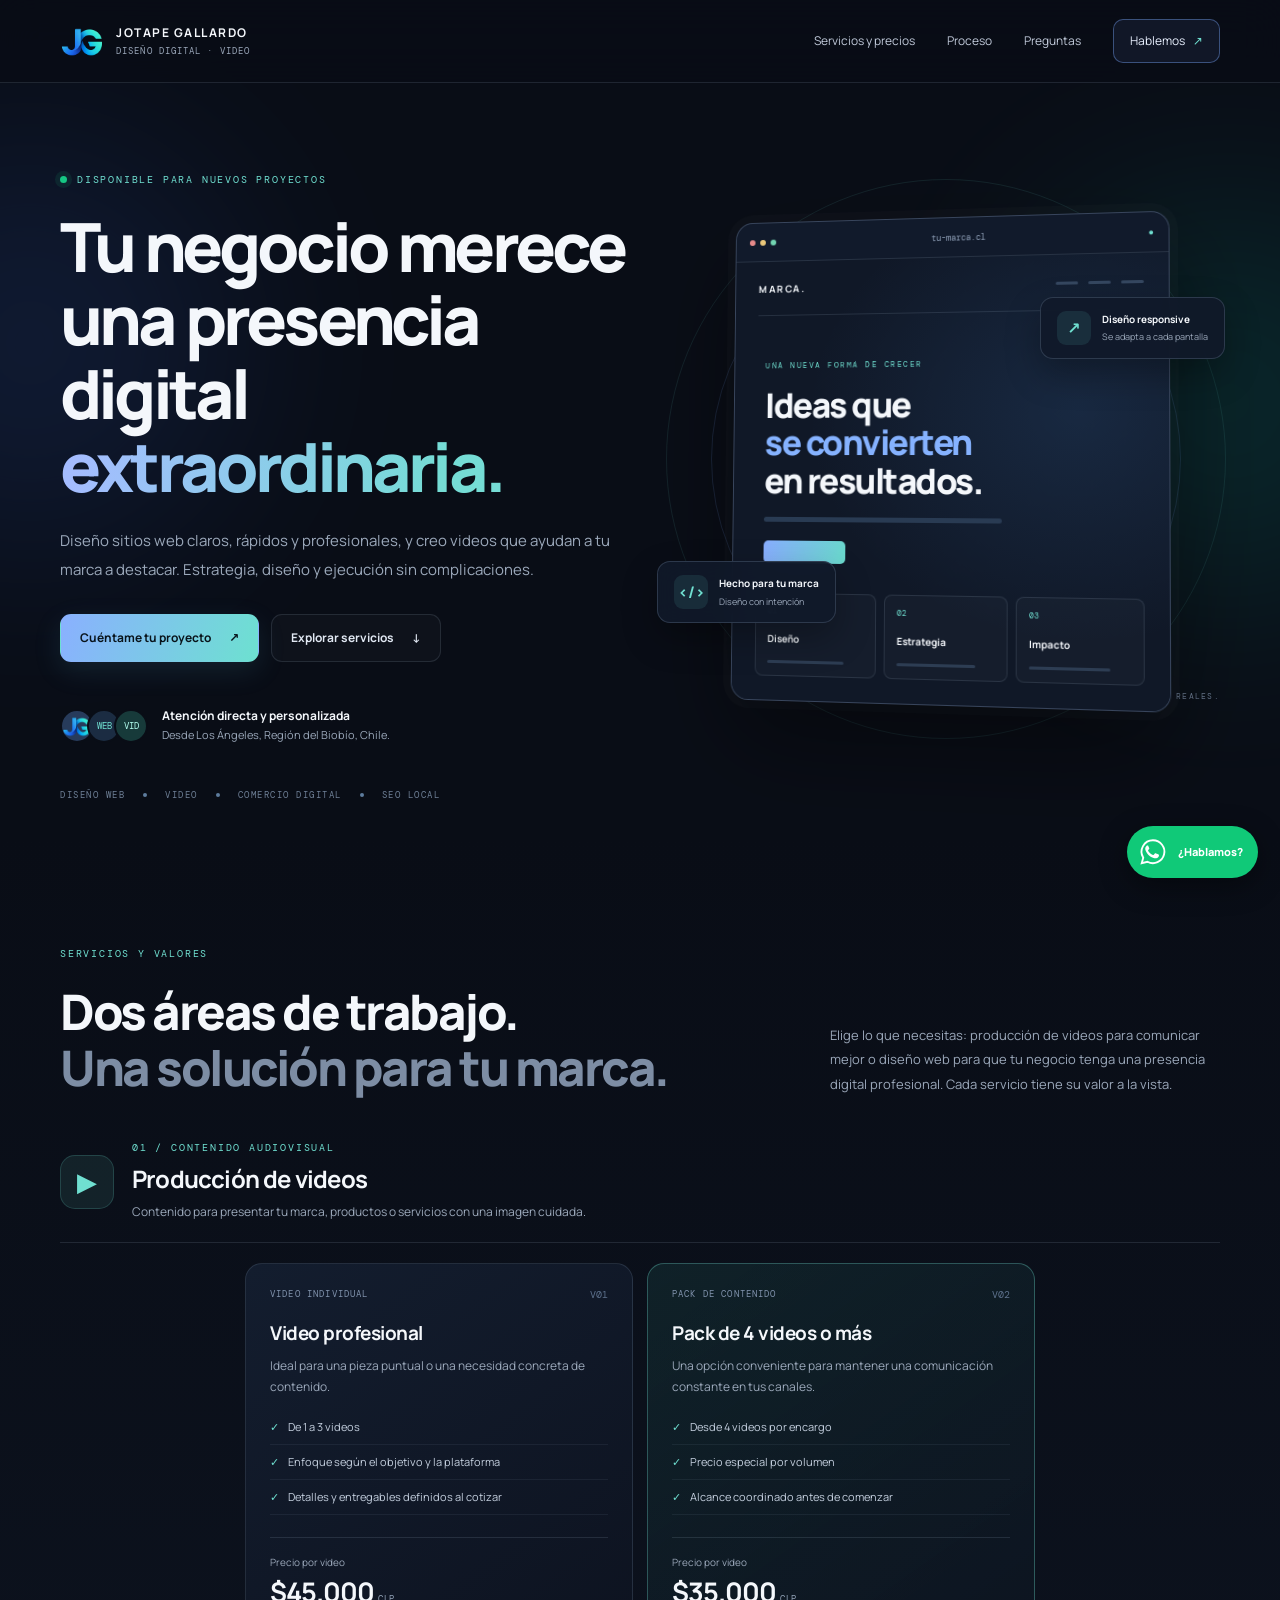
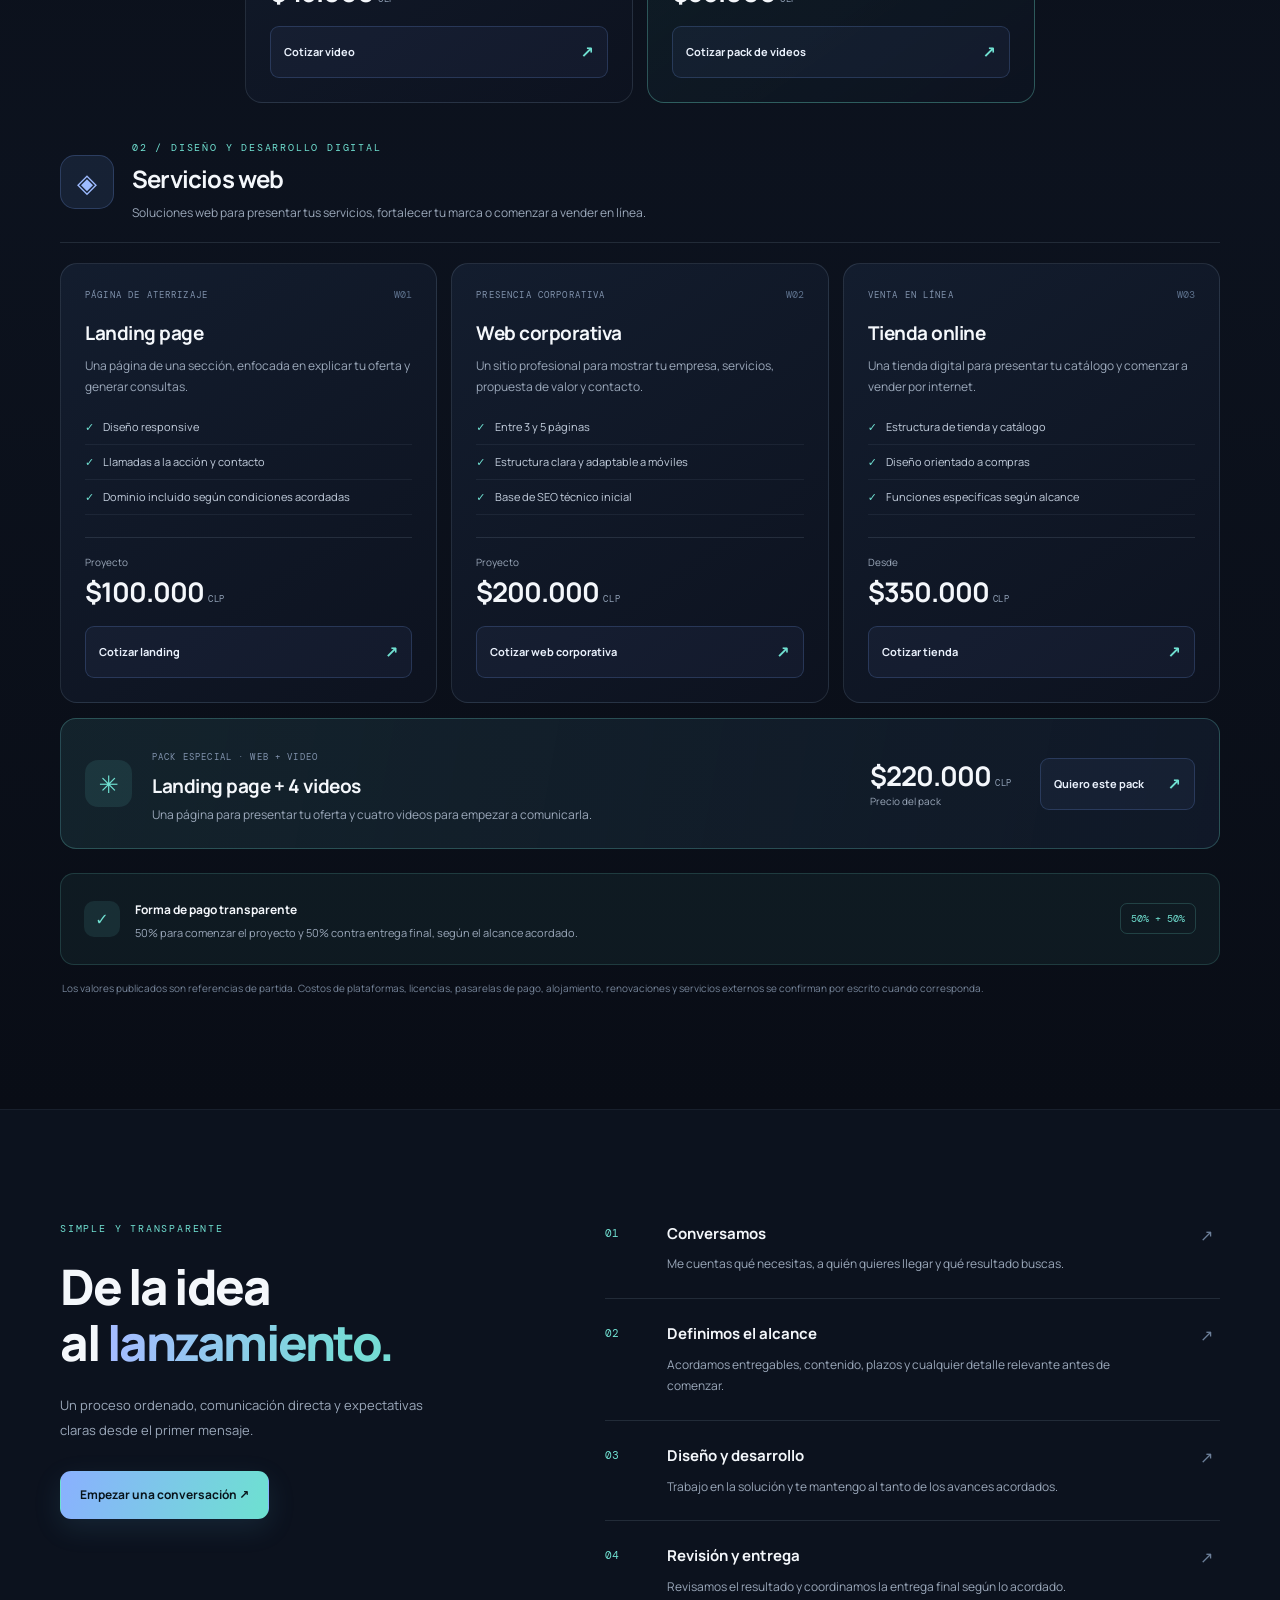
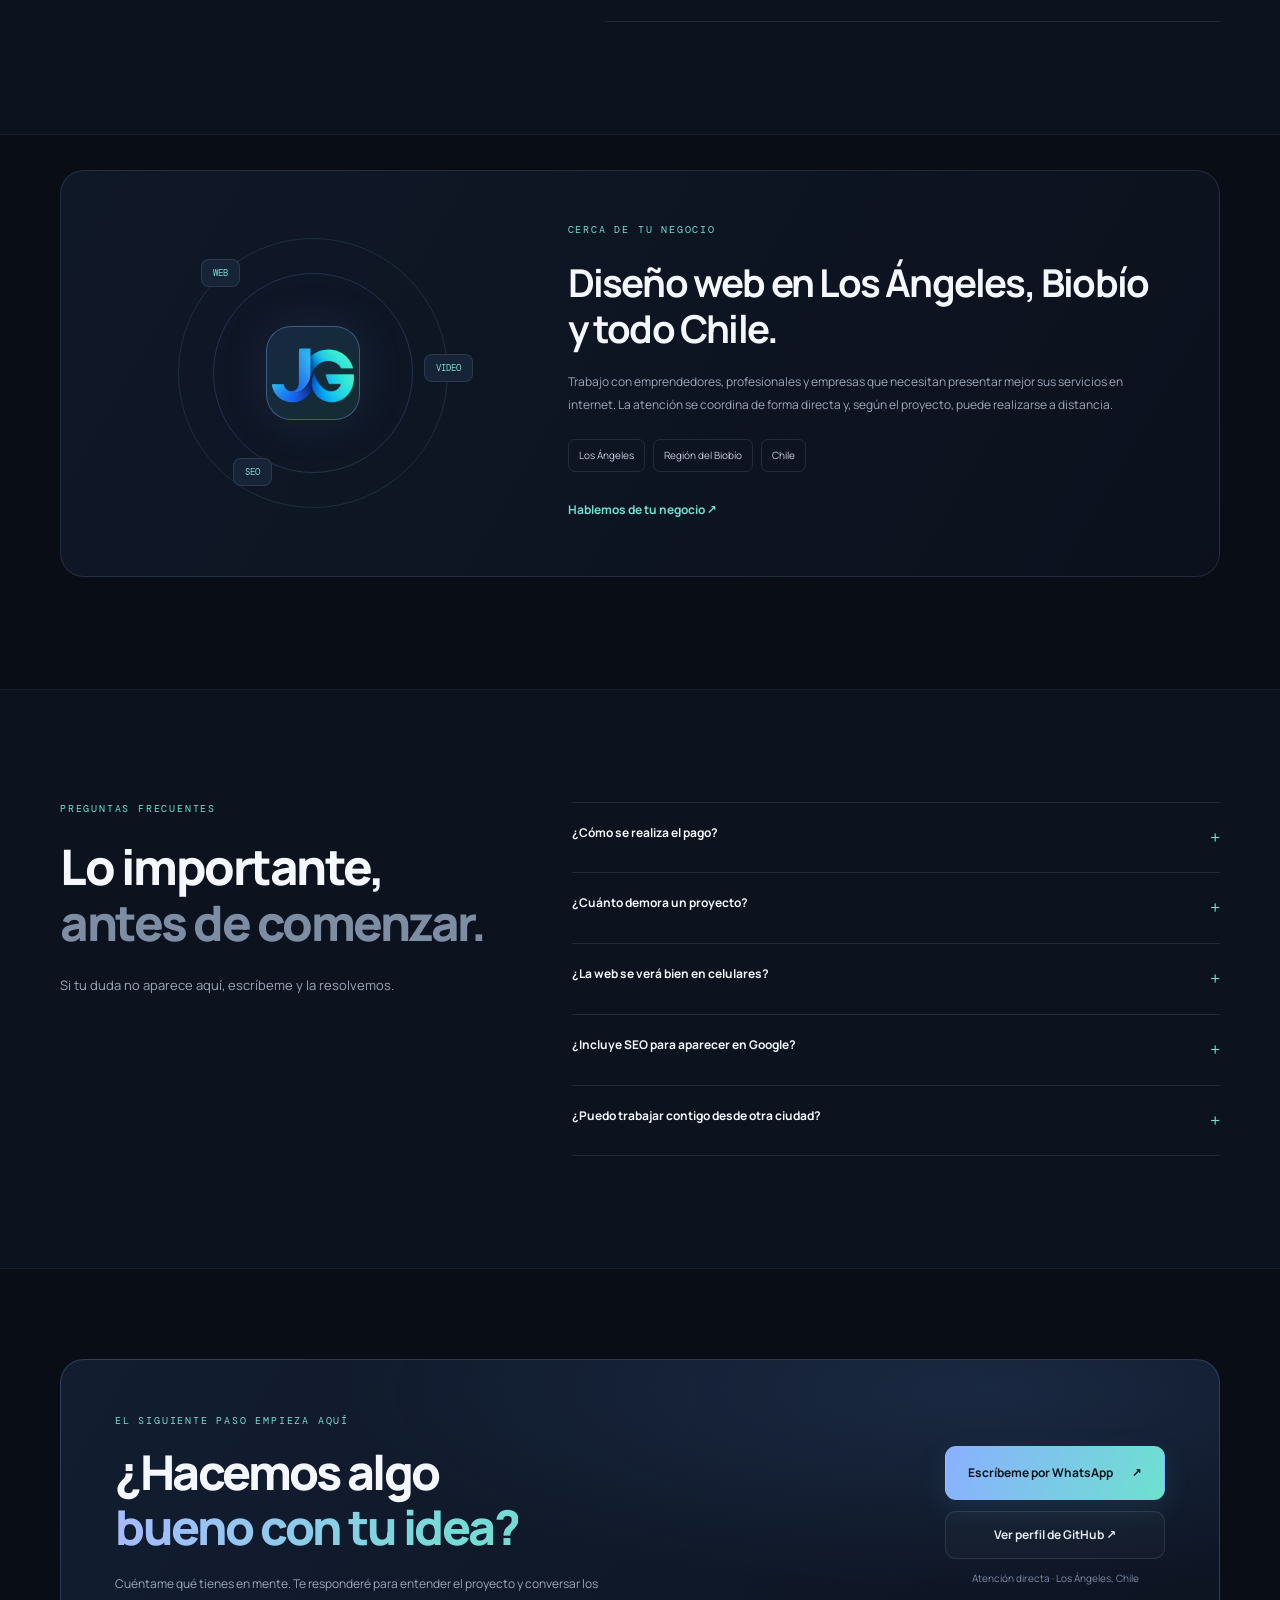
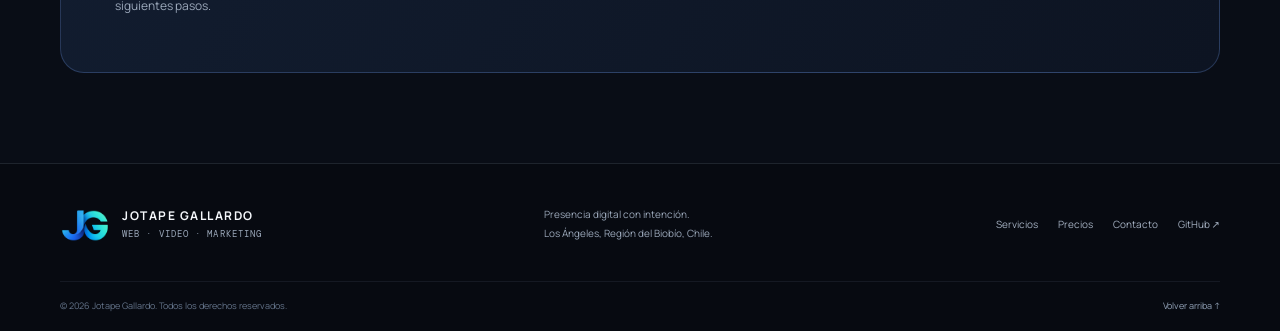
==== index.html @ 6c703445 "Actualización del sitio web" ====
<!doctype html>
<html lang="es-CL">

<head>
  <meta charset="utf-8">
  <meta name="viewport" content="width=device-width, initial-scale=1">
  <meta name="theme-color" content="#090d16">
  <meta name="color-scheme" content="dark">
  <title>Jotape Gallardo | Diseño web y videos profesionales en Los Ángeles, Biobío</title>
  <meta name="description"
    content="Diseño de páginas web, landing pages, tiendas online y videos profesionales en Los Ángeles, Región del Biobío, Chile. Cotiza directamente por WhatsApp con Jotape Gallardo.">
  <meta name="robots" content="index,follow,max-image-preview:large">
  <meta name="author" content="Jotape Gallardo">
  <meta name="keywords"
    content="diseño web Los Ángeles Chile, páginas web Los Ángeles Biobío, landing page Chile, tienda online Biobío, videos para empresas, edición de video Los Ángeles, diseño web para pymes, Jotape Gallardo">
  <link rel="canonical" href="https://jotapegallardo.github.io/">
  <link rel="icon" href="assets/img/favicon.png" type="image/png">
  <link rel="stylesheet" href="assets/css/styles.css">
  <meta property="og:type" content="website">
  <meta property="og:locale" content="es_CL">
  <meta property="og:site_name" content="Jotape Gallardo">
  <meta property="og:title" content="Jotape Gallardo | Diseño web y videos profesionales">
  <meta property="og:description"
    content="Sitios web modernos, landing pages, tiendas online y videos para marcas y negocios de Los Ángeles y la Región del Biobío.">
  <meta property="og:url" content="https://jotapegallardo.github.io/">
  <meta property="og:image" content="https://jotapegallardo.github.io/assets/img/og-cover.svg">
  <meta name="twitter:card" content="summary_large_image">
  <meta name="twitter:title" content="Jotape Gallardo | Diseño web y videos profesionales">
  <meta name="twitter:description"
    content="Diseño web, e-commerce y producción de videos en Los Ángeles, Biobío, Chile.">
  <script type="application/ld+json">
  {
    "@context":"https://schema.org",
    "@type":"ProfessionalService",
    "@id":"https://jotapegallardo.github.io/#servicio",
    "name":"Jotape Gallardo",
    "url":"https://jotapegallardo.github.io/",
    "description":"Servicios de diseño y desarrollo de sitios web, landing pages, tiendas online y producción de videos para negocios y profesionales.",
    "areaServed":[
      {"@type":"City","name":"Los Ángeles","containedInPlace":{"@type":"AdministrativeArea","name":"Región del Biobío, Chile"}},
      {"@type":"AdministrativeArea","name":"Región del Biobío"},
      {"@type":"Country","name":"Chile"}
    ],
    "priceRange":"CLP $35.000 - $350.000",
    "sameAs":[
      "https://github.com/jotapegallardo",
      "https://instagram.com/jotape.gallardo_"
    ],
    "knowsAbout":["Diseño web","Landing pages","Comercio electrónico","Producción audiovisual","Edición de video","SEO local"]
  }
  </script>
  <script type="application/ld+json">
  {
    "@context":"https://schema.org",
    "@type":"WebSite",
    "name":"Jotape Gallardo",
    "url":"https://jotapegallardo.github.io/",
    "inLanguage":"es-CL"
  }
  </script>
  <meta name="google-site-verification" content="3WgVzyuWAby4kkE9ARjKiVBY68U-GnOJaNnAqSy1OUk" />
</head>

<body>
  <a class="skip-link" href="#contenido">Saltar al contenido</a>
  <header class="site-header">
    <div class="container header-inner">
      <a class="brand" href="#inicio" aria-label="Jotape Gallardo, inicio">
        <img src="assets/img/favicon.png" alt="Jotape Gallardo" class="brand-mark">
        <span class="brand-copy"><strong>JOTAPE GALLARDO</strong><small>DISEÑO DIGITAL · VIDEO</small></span>
      </a>
      <button class="menu-toggle" id="menuToggle" aria-label="Abrir menú" aria-expanded="false"
        aria-controls="mainNav"><span></span><span></span><span></span></button>
      <nav class="main-nav" id="mainNav" aria-label="Navegación principal">
        <a href="#servicios">Servicios y precios</a>
        <a href="#proceso">Proceso</a>
        <a href="#preguntas">Preguntas</a>
        <a class="nav-cta" href="https://wa.me/56940957863?text=Hola,%20vi%20tu%20web%20y%20quiero%20cotizar%20un%20proyecto" target="_blank" rel="noopener noreferrer">Hablemos <span aria-hidden="true">↗</span></a>
      </nav>
    </div>
  </header>

  <main id="contenido">
    <section class="hero section" id="inicio">
      <div class="hero-glow glow-one" aria-hidden="true"></div>
      <div class="hero-glow glow-two" aria-hidden="true"></div>
      <div class="container hero-grid">
        <div class="hero-copy">
          <div class="eyebrow"><span class="status-dot"></span> DISPONIBLE PARA NUEVOS PROYECTOS</div>
          <h1>Tu negocio merece<br>una presencia digital <span class="gradient-text">extraordinaria.</span></h1>
          <p class="hero-lead">Diseño sitios web claros, rápidos y profesionales, y creo videos que ayudan a tu marca a
            destacar. Estrategia, diseño y ejecución sin complicaciones.</p>
          <div class="hero-actions">
            <a class="button button-primary" href="https://wa.me/56940957863?text=Hola,%20vi%20tu%20web%20y%20quiero%20cotizar%20un%20proyecto" target="_blank" rel="noopener noreferrer">Cuéntame tu proyecto <span aria-hidden="true">↗</span></a>
            <a class="button button-secondary" href="#servicios">Explorar servicios <span
                aria-hidden="true">↓</span></a>
          </div>
          <div class="hero-proof">
            <div class="proof-avatars" aria-hidden="true"><span><img src="assets/img/favicon.png" 
                  alt="Jotape Gallardo" width="30" height="30"></span><span>WEB</span><span>VID</span></div>
            <p><strong>Atención directa y personalizada</strong><br><span>Desde Los Ángeles, Región del Biobío,
                Chile.</span></p>
          </div>
        </div>
        <div class="hero-visual" aria-label="Vista conceptual de un sitio web en una pantalla">
          <div class="visual-orbit orbit-a" aria-hidden="true"></div>
          <div class="visual-orbit orbit-b" aria-hidden="true"></div>
          <div class="mock-window">
            <div class="mock-top">
              <div class="window-dots"><i></i><i></i><i></i></div><span>tu-marca.cl</span><span class="lock">●</span>
            </div>
            <div class="mock-content">
              <div class="mock-nav"><b>MARCA<span>.</span></b>
                <div><i></i><i></i><i></i></div>
              </div>
              <div class="mock-hero"><small>UNA NUEVA FORMA DE CRECER</small>
                <div class="mock-heading">Ideas que<br><em>se convierten</em><br>en resultados.</div>
                <div class="mock-line"></div>
                <div class="mock-pill"></div>
              </div>
              <div class="mock-cards">
                <div><span>01</span><b>Diseño</b><i></i></div>
                <div><span>02</span><b>Estrategia</b><i></i></div>
                <div><span>03</span><b>Impacto</b><i></i></div>
              </div>
            </div>
          </div>
          <div class="floating-card card-speed" aria-hidden="true"><span class="mini-icon">↗</span>
            <div><b>Diseño responsive</b><small>Se adapta a cada pantalla</small></div>
          </div>
          <div class="floating-card card-code" aria-hidden="true"><span class="code-mark">&lt;/&gt;</span>
            <div><b>Hecho para tu marca</b><small>Diseño con intención</small></div>
          </div>
          <div class="visual-caption" aria-hidden="true"><span></span> DISEÑO CON PROPÓSITO. RESULTADOS REALES.</div>
        </div>
      </div>
      <div class="container hero-bottom"><span>DISEÑO WEB</span><i></i><span>VIDEO</span><i></i><span>COMERCIO
          DIGITAL</span><i></i><span>SEO LOCAL</span></div>
    </section>

    <section class="section services-section" id="servicios">
      <div class="container">
        <div class="section-heading">
          <div>
            <p class="eyebrow">SERVICIOS Y VALORES</p>
            <h2>Dos áreas de trabajo.<br><span class="muted-heading">Una solución para tu marca.</span></h2>
          </div>
          <p class="section-intro">Elige lo que necesitas: producción de videos para comunicar mejor o diseño web para
            que tu negocio tenga una presencia digital profesional. Cada servicio tiene su valor a la vista.</p>
        </div>

        <div class="offer-category" id="videos">
          <div class="offer-category-head">
            <div class="offer-category-icon">▶</div>
            <div>
              <p class="eyebrow">01 / CONTENIDO AUDIOVISUAL</p>
              <h3>Producción de videos</h3>
              <p>Contenido para presentar tu marca, productos o servicios con una imagen cuidada.</p>
            </div>
          </div>
          <div class="offer-grid offer-grid-two">
            <article class="offer-card">
              <div class="offer-card-top"><span class="offer-type">VIDEO INDIVIDUAL</span><span
                  class="offer-no">V01</span></div>
              <h4>Video profesional</h4>
              <p>Ideal para una pieza puntual o una necesidad concreta de contenido.</p>
              <ul>
                <li>De 1 a 3 videos</li>
                <li>Enfoque según el objetivo y la plataforma</li>
                <li>Detalles y entregables definidos al cotizar</li>
              </ul>
              <div class="offer-price"><span>Precio por video</span><strong>$45.000 <small>CLP</small></strong></div>
              <a class="offer-cta" href="https://wa.me/56940957863?text=Hola%20Jotape,%20quiero%20cotizar%20un%20video%20individual%20(entre%201%20y%203%20videos)." target="_blank" rel="noopener noreferrer">Cotizar video <span>↗</span></a>
            </article>
            <article class="offer-card offer-card-accent">
              <div class="offer-card-top"><span class="offer-type">PACK DE CONTENIDO</span><span
                  class="offer-no">V02</span></div>
              <h4>Pack de 4 videos o más</h4>
              <p>Una opción conveniente para mantener una comunicación constante en tus canales.</p>
              <ul>
                <li>Desde 4 videos por encargo</li>
                <li>Precio especial por volumen</li>
                <li>Alcance coordinado antes de comenzar</li>
              </ul>
              <div class="offer-price"><span>Precio por video</span><strong>$35.000 <small>CLP</small></strong></div>
              <a class="offer-cta" href="https://wa.me/56940957863?text=Hola%20Jotape,%20quiero%20cotizar%20un%20pack%20de%204%20videos%20o%20más." target="_blank" rel="noopener noreferrer">Cotizar pack de videos <span>↗</span></a>
            </article>
          </div>
        </div>

        <div class="offer-category web-category" id="web">
          <div class="offer-category-head">
            <div class="offer-category-icon">◈</div>
            <div>
              <p class="eyebrow">02 / DISEÑO Y DESARROLLO DIGITAL</p>
              <h3>Servicios web</h3>
              <p>Soluciones web para presentar tus servicios, fortalecer tu marca o comenzar a vender en línea.</p>
            </div>
          </div>
          <div class="offer-grid offer-grid-three">
            <article class="offer-card">
              <div class="offer-card-top"><span class="offer-type">PÁGINA DE ATERRIZAJE</span><span
                  class="offer-no">W01</span></div>
              <h4>Landing page</h4>
              <p>Una página de una sección, enfocada en explicar tu oferta y generar consultas.</p>
              <ul>
                <li>Diseño responsive</li>
                <li>Llamadas a la acción y contacto</li>
                <li>Dominio incluido según condiciones acordadas</li>
              </ul>
              <div class="offer-price"><span>Proyecto</span><strong>$100.000 <small>CLP</small></strong></div>
              <a class="offer-cta" href="https://wa.me/56940957863?text=Hola%20Jotape,%20quiero%20cotizar%20una%20landing%20page%20por%20$100.000%20CLP." target="_blank" rel="noopener noreferrer">Cotizar landing <span>↗</span></a>
            </article>
            <article class="offer-card">
              <div class="offer-card-top"><span class="offer-type">PRESENCIA CORPORATIVA</span><span
                  class="offer-no">W02</span></div>
              <h4>Web corporativa</h4>
              <p>Un sitio profesional para mostrar tu empresa, servicios, propuesta de valor y contacto.</p>
              <ul>
                <li>Entre 3 y 5 páginas</li>
                <li>Estructura clara y adaptable a móviles</li>
                <li>Base de SEO técnico inicial</li>
              </ul>
              <div class="offer-price"><span>Proyecto</span><strong>$200.000 <small>CLP</small></strong></div>
              <a class="offer-cta" href="https://wa.me/56940957863?text=Hola%20Jotape,%20quiero%20cotizar%20una%20web%20corporativa%20de%203%20a%205%20páginas%20por%20$200.000%20CLP." target="_blank" rel="noopener noreferrer">Cotizar web corporativa <span>↗</span></a>
            </article>
            <article class="offer-card">
              <div class="offer-card-top"><span class="offer-type">VENTA EN LÍNEA</span><span
                  class="offer-no">W03</span></div>
              <h4>Tienda online</h4>
              <p>Una tienda digital para presentar tu catálogo y comenzar a vender por internet.</p>
              <ul>
                <li>Estructura de tienda y catálogo</li>
                <li>Diseño orientado a compras</li>
                <li>Funciones específicas según alcance</li>
              </ul>
              <div class="offer-price"><span>Desde</span><strong>$350.000 <small>CLP</small></strong></div>
              <a class="offer-cta" href="https://wa.me/56940957863?text=Hola%20Jotape,%20quiero%20cotizar%20una%20tienda%20online%20desde%20$350.000%20CLP." target="_blank" rel="noopener noreferrer">Cotizar tienda <span>↗</span></a>
            </article>
          </div>
          <article class="bundle-offer">
            <div class="bundle-symbol">✳</div>
            <div class="bundle-copy"><span class="offer-type">PACK ESPECIAL · WEB + VIDEO</span>
              <h4>Landing page + 4 videos</h4>
              <p>Una página para presentar tu oferta y cuatro videos para empezar a comunicarla.</p>
            </div>
            <div class="bundle-price"><strong>$220.000 <small>CLP</small></strong><span>Precio del pack</span></div>
            <a class="offer-cta" href="https://wa.me/56940957863?text=Hola%20Jotape,%20me%20interesa%20el%20pack%20de%20landing%20page%20más%204%20videos%20por%20$220.000%20CLP." target="_blank" rel="noopener noreferrer">Quiero este pack <span>↗</span></a>
          </article>
        </div>
        <div class="payment-strip">
          <div class="payment-icon">✓</div>
          <div><strong>Forma de pago transparente</strong>
            <p>50% para comenzar el proyecto y 50% contra entrega final, según el alcance acordado.</p>
          </div><span class="payment-badge">50% + 50%</span>
        </div>
        <p class="pricing-disclaimer">Los valores publicados son referencias de partida. Costos de plataformas,
          licencias, pasarelas de pago, alojamiento, renovaciones y servicios externos se confirman por escrito cuando
          corresponda.</p>
      </div>
    </section>

    <section class="section process-section" id="proceso">
      <div class="container process-grid">
        <div>
          <p class="eyebrow">SIMPLE Y TRANSPARENTE</p>
          <h2>De la idea<br>al <span class="gradient-text">lanzamiento.</span></h2>
          <p class="section-intro">Un proceso ordenado, comunicación directa y expectativas claras desde el primer
            mensaje.</p>
          <a class="button button-primary" href="https://wa.me/56940957863?text=Hola,%20quiero%20empezar%20una%20conversación%20sobre%20un%20proyecto" target="_blank" rel="noopener noreferrer">Empezar una conversación ↗</a>
        </div>
        <div class="process-steps">
          <article><span class="step-num">01</span>
            <div>
              <h3>Conversamos</h3>
              <p>Me cuentas qué necesitas, a quién quieres llegar y qué resultado buscas.</p>
            </div><span class="step-arrow">↗</span>
          </article>
          <article><span class="step-num">02</span>
            <div>
              <h3>Definimos el alcance</h3>
              <p>Acordamos entregables, contenido, plazos y cualquier detalle relevante antes de comenzar.</p>
            </div><span class="step-arrow">↗</span>
          </article>
          <article><span class="step-num">03</span>
            <div>
              <h3>Diseño y desarrollo</h3>
              <p>Trabajo en la solución y te mantengo al tanto de los avances acordados.</p>
            </div><span class="step-arrow">↗</span>
          </article>
          <article><span class="step-num">04</span>
            <div>
              <h3>Revisión y entrega</h3>
              <p>Revisamos el resultado y coordinamos la entrega final según lo acordado.</p>
            </div><span class="step-arrow">↗</span>
          </article>
        </div>
      </div>
    </section>

    <section class="section local-section">
      <div class="container local-panel">
        <div class="local-art">
          <div class="local-ring ring-1" aria-hidden="true"></div>
          <div class="local-ring ring-2" aria-hidden="true"></div>
          <div class="local-center"><img src="assets/img/favicon.png" alt="Jotape Gallardo"></div><span
            class="local-chip chip-a" aria-hidden="true">WEB</span><span class="local-chip chip-b" aria-hidden="true">VIDEO</span><span
            class="local-chip chip-c" aria-hidden="true">SEO</span>
        </div>
        <div class="local-copy">
          <p class="eyebrow">CERCA DE TU NEGOCIO</p>
          <h2>Diseño web en Los Ángeles, Biobío y todo Chile.</h2>
          <p>Trabajo con emprendedores, profesionales y empresas que necesitan presentar mejor sus servicios en
            internet. La atención se coordina de forma directa y, según el proyecto, puede realizarse a distancia.</p>
          <div class="local-tags"><span>Los Ángeles</span><span>Región del Biobío</span><span>Chile</span></div><a
            href="#contacto" class="text-link">Hablemos de tu negocio <span>↗</span></a>
        </div>
      </div>
    </section>

    <section class="section faq-section" id="preguntas">
      <div class="container faq-grid">
        <div>
          <p class="eyebrow">PREGUNTAS FRECUENTES</p>
          <h2>Lo importante,<br><span class="muted-heading">antes de comenzar.</span></h2>
          <p class="section-intro">Si tu duda no aparece aquí, escríbeme y la resolvemos.</p>
        </div>
        <div class="faq-list">
          <details>
            <summary>¿Cómo se realiza el pago? <span>+</span></summary>
            <p>La modalidad estándar es 50% de anticipo para iniciar y 50% contra entrega final. Los hitos y entregables
              quedan definidos antes de comenzar.</p>
          </details>
          <details>
            <summary>¿Cuánto demora un proyecto? <span>+</span></summary>
            <p>Depende del tipo de servicio, el alcance y la entrega de contenidos. El plazo estimado se conversa y
              confirma antes de iniciar.</p>
          </details>
          <details>
            <summary>¿La web se verá bien en celulares? <span>+</span></summary>
            <p>El diseño se plantea para adaptarse a pantallas de escritorio, tablet y móvil. La experiencia final
              también depende de los contenidos y servicios externos utilizados.</p>
          </details>
          <details>
            <summary>¿Incluye SEO para aparecer en Google? <span>+</span></summary>
            <p>El sitio incorpora una base de SEO técnico y contenido local. La indexación y las posiciones en Google no
              se pueden garantizar: dependen de muchos factores y pueden requerir trabajo continuo.</p>
          </details>
          <details>
            <summary>¿Puedo trabajar contigo desde otra ciudad? <span>+</span></summary>
            <p>Sí. La coordinación puede hacerse en línea, y la cobertura de cada proyecto se define según lo que
              necesites.</p>
          </details>
        </div>
      </div>
    </section>

    <section class="section contact-section" id="contacto">
      <div class="container contact-panel">
        <div>
          <p class="eyebrow">EL SIGUIENTE PASO EMPIEZA AQUÍ</p>
          <h2>¿Hacemos algo<br><span class="gradient-text">bueno con tu idea?</span></h2>
          <p>Cuéntame qué tienes en mente. Te responderé para entender el proyecto y conversar los siguientes pasos.</p>
        </div>
        <div class="contact-actions">
          <a class="button button-primary button-large" href="https://wa.me/56940957863?text=Hola,%20quiero%20escribirte%20desde%20el%20formulario%20de%20contacto" target="_blank" rel="noopener noreferrer">Escríbeme por WhatsApp <span>↗</span></a>
          <a href="https://github.com/jotapegallardo" target="_blank" rel="noopener noreferrer" class="button button-secondary">Ver perfil de GitHub ↗</a><small>Atención directa · Los Ángeles, Chile</small>
        </div>
      </div>
    </section>
  </main>

  <footer class="site-footer">
    <div class="container footer-main"><a class="brand" href="#inicio"><span class="brand-mark"><img
            src="assets/img/favicon.png" alt="JG"></span><span class="brand-copy"><strong>JOTAPE
            GALLARDO</strong><small>WEB · VIDEO · MARKETING</small></span></a>
      <p>Presencia digital con intención.<br>Los Ángeles, Región del Biobío, Chile.</p>
      <div class="footer-links">
        <a href="#servicios">Servicios</a>
        <a href="#servicios">Precios</a>
        <a href="https://wa.me/56940957863?text=Hola,%20vi%20tu%20web%20y%20quiero%20cotizar%20un%20proyecto" target="_blank" rel="noopener noreferrer">Contacto</a>
        <a href="https://github.com/jotapegallardo" target="_blank" rel="noopener noreferrer">GitHub ↗</a>
      </div>
    </div>
    <div class="container footer-bottom"><span>© <span id="year"></span> Jotape Gallardo. Todos los derechos
        reservados.</span><a href="#inicio">Volver arriba ↑</a></div>
  </footer>

  <div class="wa-widget" id="waWidget">
    <section class="wa-panel" id="waPanel" aria-label="Contacto por WhatsApp" aria-hidden="true">
      <div class="wa-panel-head">
        <div class="wa-brand-icon">◉</div>
        <div class="wa-head-copy"><strong>WhatsApp</strong><small>Normalmente responde pronto</small></div><button
          class="wa-close" id="waClose" aria-label="Cerrar WhatsApp">×</button>
      </div>
      <div class="wa-chat-bg">
        <div class="wa-message"><span>¡Hola! 👋</span>
          <p>Gracias por visitar mi web. ¿Qué necesitas para tu negocio?</p><small>Jotape Gallardo · ahora</small>
        </div>
        <div class="wa-prompt">Elige un motivo para comenzar:</div>
        <div class="wa-options">
          <a href="https://wa.me/56940957863?text=Hola%20Jotape,%20quiero%20cotizar%20una%20página%20web." target="_blank" rel="noopener noreferrer">🌐 Quiero una página web</a>
          <a href="https://wa.me/56940957863?text=Hola%20Jotape,%20quiero%20cotizar%20una%20tienda%20online." target="_blank" rel="noopener noreferrer">🛍️ Quiero una tienda online</a>
          <a href="https://wa.me/56940957863?text=Hola%20Jotape,%20quiero%20cotizar%20videos%20para%20mi%20negocio." target="_blank" rel="noopener noreferrer">🎬 Quiero videos</a>
          <a href="https://wa.me/56940957863?text=Hola%20Jotape,%20tengo%20una%20idea%20y%20quiero%20conversarla." target="_blank" rel="noopener noreferrer">💬 Tengo otra consulta</a>
        </div>
      </div>
      <div class="wa-panel-foot"><span>Se abrirá WhatsApp para enviar tu mensaje</span><span class="wa-lock">🔒</span>
      </div>
    </section>
    <button class="wa-fab" id="waFab" aria-label="Abrir menú de WhatsApp" aria-expanded="false"
      aria-controls="waPanel"><svg viewBox="0 0 32 32" aria-hidden="true">
        <path d="M16 3.5a12.2 12.2 0 0 0-10.4 18.6L4 28l6.1-1.6A12.2 12.2 0 1 0 16 3.5Z" fill="none"
          stroke="currentColor" stroke-width="2" />
        <path
          d="M11.2 9.8c-.4-.8-.8-.8-1.2-.8-.3 0-.7 0-1 .5-.4.4-1.3 1.3-1.3 3.1s1.3 3.6 1.5 3.8c.2.3 2.5 4 6.1 5.4 3 1.2 3.6 1 4.3.9.7-.1 2.2-.9 2.5-1.8.3-.9.3-1.6.2-1.8-.1-.2-.4-.3-.9-.6s-2.2-1.1-2.6-1.2c-.3-.1-.6-.2-.8.2-.3.4-1 1.2-1.2 1.5-.2.3-.5.3-.9.1-.4-.2-1.6-.6-3-1.9-1.1-1-1.9-2.2-2.1-2.6-.2-.4 0-.6.2-.8l.6-.7c.2-.2.3-.4.4-.7.1-.3 0-.5-.1-.7-.1-.2-1-2.4-1.4-3.2Z"
          fill="currentColor" />
      </svg><span class="wa-fab-label">¿Hablamos?</span></button>
  </div>
  <script src="assets/js/main.js" defer></script>
</body>

</html>
---- assets/css/styles.css ----
@import url('https://fonts.googleapis.com/css2?family=DM+Mono:wght@400;500&family=Manrope:wght@400;500;600;700;800&display=swap');

:root{
  --bg:#090d16;--bg2:#0d1320;--panel:#111a2a;--panel2:#141f31;
  --text:#f4f7fb;--muted:#9ba8ba;--line:rgba(185,205,232,.13);
  --blue:#7aa7ff;--cyan:#70e0d1;--green:#16c784;
  --radius:22px;--container:1160px;
}

*{box-sizing:border-box}
html{scroll-behavior:smooth;scroll-padding-top:100px}
html,body{overflow-x:clip;max-width:100%}
body{margin:0;background:var(--bg);color:var(--text);font-family:Manrope,system-ui,sans-serif;line-height:1.65;-webkit-font-smoothing:antialiased;-webkit-text-size-adjust:100%}

a{color:inherit;text-decoration:none;-webkit-tap-highlight-color:transparent;touch-action:manipulation}
button{font:inherit;-webkit-tap-highlight-color:transparent;touch-action:manipulation}

/* z-index contextual solo donde hace falta */
.header-inner a,
.hero-copy a,
.contact-panel a,
.offer-card a,
.bundle-offer a,
.footer-links a,
.faq-list a,
.text-link,
.nav-cta,
.offer-cta,
.button{position:relative;z-index:20}

.container{width:min(var(--container),calc(100% - 48px));margin-inline:auto}
.section{padding:112px 0}
.skip-link{position:absolute;left:-999px;top:8px;background:#fff;color:#000;padding:10px;z-index:999}
.skip-link:focus{left:8px}

/* HEADER */
.site-header{position:sticky;top:0;z-index:100;background:rgba(9,13,22,.84);backdrop-filter:blur(20px);-webkit-backdrop-filter:blur(20px);border-bottom:1px solid var(--line)}
.header-inner{height:82px;display:flex;align-items:center;justify-content:space-between}
.brand{display:flex;align-items:center;gap:12px}
.brand-mark{display:block;width:44px;height:44px;object-fit:contain;border:none;border-radius:0;background:transparent}
.brand-copy{display:flex;flex-direction:column;line-height:1.3}
.brand-copy strong{font-size:12px;letter-spacing:1.5px}
.brand-copy small{font:9px 'DM Mono',monospace;letter-spacing:1.1px;color:var(--muted);margin-top:5px}
.main-nav{display:flex;align-items:center;gap:32px;font-size:12px;color:#c1cada}
.main-nav>a:not(.nav-cta):hover,.footer-links a:hover{color:var(--cyan)}
.nav-cta{padding:11px 16px;border:1px solid rgba(122,167,255,.4);border-radius:10px;color:#e9f0ff;background:rgba(122,167,255,.08);cursor:pointer;display:inline-flex;align-items:center}
.nav-cta span{margin-left:8px;color:var(--cyan)}
.menu-toggle{display:none;background:transparent;border:0;padding:8px;z-index:105;cursor:pointer}
.menu-toggle span{display:block;width:24px;height:2px;background:#fff;margin:5px}

/* HERO */
.hero{position:relative;padding-top:90px;padding-bottom:34px;overflow:visible;isolation:isolate}
.hero-grid{display:grid;grid-template-columns:1.02fr .98fr;align-items:center;gap:40px;min-height:520px}
.hero-glow{position:absolute;border-radius:50%;filter:blur(100px);pointer-events:none;opacity:.14;z-index:0}
.glow-one{width:420px;height:420px;background:#3769da;top:50px;left:-180px}
.glow-two{width:400px;height:400px;background:#10bfa6;right:-150px;top:120px}
.hero-copy,.hero-visual{position:relative;z-index:5}
.eyebrow{font:10px 'DM Mono',monospace;letter-spacing:1.8px;color:var(--cyan);margin:0 0 24px;display:flex;align-items:center;gap:10px}
.status-dot{width:7px;height:7px;background:var(--green);border-radius:50%;box-shadow:0 0 0 5px rgba(22,199,132,.1)}
h1,h2,h3,p{margin-top:0}
h1{font-size:clamp(42px,5.3vw,68px);letter-spacing:-3.8px;line-height:1.08;margin-bottom:24px;font-weight:800}
.gradient-text{background:linear-gradient(100deg,#a4bcff 5%,#75dcd5 85%);-webkit-background-clip:text;background-clip:text;color:transparent}
.hero-lead{font-size:15px;line-height:1.9;color:var(--muted);max-width:550px;margin-bottom:30px}
.hero-actions{display:flex;flex-wrap:wrap;gap:12px;position:relative;z-index:10}
.button{border:1px solid transparent;display:inline-flex;align-items:center;justify-content:center;gap:18px;min-height:48px;padding:0 19px;border-radius:11px;font-weight:700;font-size:12px;cursor:pointer;transition:transform .2s,background .2s,border-color .2s;position:relative;z-index:20;text-decoration:none}
.button:hover{transform:translateY(-2px)}
.button-primary{color:#08131a;background:linear-gradient(110deg,#8ab0ff,#6de1d0);box-shadow:0 9px 28px rgba(86,169,212,.13)}
.button-secondary{color:#e1e8f3;border-color:var(--line);background:rgba(255,255,255,.025)}
.button-secondary:hover{border-color:rgba(122,167,255,.5)}
.hero-proof{display:flex;align-items:center;gap:14px;margin-top:44px}
.proof-avatars{display:flex}
.proof-avatars span{width:34px;height:34px;display:grid;place-items:center;border:2px solid var(--bg);border-radius:50%;margin-left:-7px;background:#1b2c42;color:var(--cyan);font:9px 'DM Mono',monospace}
.proof-avatars span:first-child{margin-left:0;background:#273b5b;color:#c7d8ff}
.proof-avatars span:last-child{background:#173a3a;color:#b4fff0}
.hero-proof p{margin:0;font-size:11px;line-height:1.7}
.hero-proof strong{font-size:12px}
.hero-proof p span{color:var(--muted)}

.hero-visual{min-height:460px;display:flex;align-items:center;justify-content:center;pointer-events:none}
.hero-visual a,.hero-visual button{pointer-events:auto}
.mock-window{width:min(440px,100%);position:relative;z-index:2;border:1px solid rgba(165,192,231,.26);border-radius:18px;overflow:hidden;background:#111a2b;box-shadow:0 40px 100px rgba(0,0,0,.45),0 0 0 8px rgba(255,255,255,.018);transform:perspective(1000px) rotateY(-7deg) rotateX(2deg)}
.mock-top{height:40px;display:flex;align-items:center;justify-content:space-between;padding:0 14px;border-bottom:1px solid var(--line);font:9px 'DM Mono',monospace;color:#8e9eb6}
.window-dots{display:flex;gap:5px}
.window-dots i{width:6px;height:6px;background:#52637b;border-radius:50%}
.window-dots i:first-child{background:#e68a8a}
.window-dots i:nth-child(2){background:#eac77a}
.window-dots i:nth-child(3){background:#72d4b1}
.lock{color:var(--cyan)}
.mock-content{padding:20px 24px 24px;background:radial-gradient(ellipse at 80% 35%,rgba(61,117,184,.18),transparent 55%),#101827}
.mock-nav{display:flex;align-items:center;justify-content:space-between;border-bottom:1px solid var(--line);padding-bottom:18px}
.mock-nav b{font-size:10px;letter-spacing:1.5px}
.mock-nav div{display:flex;gap:10px}
.mock-nav i{display:block;width:22px;height:3px;border-radius:2px;background:#354760}
.mock-hero{padding:35px 8px 30px}
.mock-hero small{font:8px 'DM Mono',monospace;letter-spacing:1.5px;color:var(--cyan)}
.mock-heading{font-size:35px;line-height:1.1;font-weight:800;letter-spacing:-1.5px;margin:12px 0 18px}
.mock-heading em{font-style:normal;color:#85b2ff}
.mock-line{height:5px;width:65%;border-radius:5px;background:#293b53}
.mock-pill{margin-top:19px;width:85px;height:23px;border-radius:5px;background:linear-gradient(100deg,#88adff,#69d9cc)}
.mock-cards{display:grid;grid-template-columns:repeat(3,1fr);gap:8px}
.mock-cards div{border:1px solid var(--line);border-radius:8px;padding:12px;background:rgba(255,255,255,.025)}
.mock-cards span{display:block;font:8px 'DM Mono',monospace;color:var(--cyan);margin-bottom:8px}
.mock-cards b{font-size:10px}
.mock-cards i{display:block;width:80%;height:3px;background:#2d3d53;margin-top:10px;border-radius:4px}
.visual-orbit{position:absolute;border:1px solid rgba(122,167,255,.15);border-radius:50%;aspect-ratio:1;pointer-events:none}
.orbit-a{width:470px}
.orbit-b{width:560px;border-color:rgba(112,224,209,.1)}
.floating-card{position:absolute;z-index:3;display:flex;align-items:center;gap:11px;padding:13px 16px;background:rgba(17,26,42,.92);border:1px solid rgba(175,202,239,.18);border-radius:13px;box-shadow:0 15px 35px rgba(0,0,0,.28);backdrop-filter:blur(12px);-webkit-backdrop-filter:blur(12px);pointer-events:none}
.floating-card b,.floating-card small{display:block}
.floating-card b{font-size:10px}
.floating-card small{font-size:9px;color:var(--muted);margin-top:3px}
.mini-icon,.code-mark{display:grid;place-items:center;width:34px;height:34px;border-radius:9px;background:rgba(112,224,209,.1);color:var(--cyan);font-weight:700}
.card-speed{right:-5px;top:82px}
.card-code{left:-14px;bottom:80px}
.visual-caption{position:absolute;bottom:2px;right:0;font:8px 'DM Mono',monospace;letter-spacing:1.3px;color:#6d7d94;display:flex;align-items:center;gap:9px;pointer-events:none}
.visual-caption span{width:22px;height:1px;background:var(--cyan)}
.hero-bottom{display:flex;align-items:center;gap:18px;padding-top:44px;color:#6f8097;font:9px 'DM Mono',monospace;letter-spacing:1.5px;flex-wrap:wrap}
.hero-bottom i{width:4px;height:4px;border-radius:50%;background:#5e7c9e}

/* SECTIONS */
.section-heading{display:flex;justify-content:space-between;align-items:flex-end;gap:40px;margin-bottom:44px}
.section-heading h2,.process-grid h2,.faq-grid h2,.contact-panel h2{font-size:clamp(34px,4vw,49px);letter-spacing:-2.5px;line-height:1.15;margin:0;font-weight:800}
.muted-heading{color:#7d8da4}
.section-intro{max-width:390px;color:var(--muted);font-size:13px;line-height:1.9;margin:0}
.services-section{background:linear-gradient(180deg,transparent,rgba(17,26,42,.4),transparent)}

/* PROCESO */
.process-section{background:#0c121e;border-block:1px solid rgba(185,205,232,.07)}
.process-grid{display:grid;grid-template-columns:.85fr 1.15fr;gap:90px;align-items:start}
.process-grid .section-intro{margin:22px 0 28px}
.process-steps article{display:grid;grid-template-columns:45px 1fr 20px;gap:17px;padding:23px 0;border-bottom:1px solid var(--line);align-items:start}
.process-steps article:first-child{padding-top:0}
.step-num{font:11px 'DM Mono',monospace;color:var(--cyan);padding-top:4px}
.process-steps h3{font-size:15px;margin:0 0 7px}
.process-steps p{font-size:12px;color:var(--muted);line-height:1.8;margin:0;max-width:480px}
.step-arrow{color:#6c7f99}

/* LOCAL */
.local-section{padding-top:35px}
.local-panel{display:grid;grid-template-columns:.8fr 1.2fr;gap:55px;align-items:center;padding:52px;border:1px solid var(--line);border-radius:24px;background:linear-gradient(120deg,rgba(17,26,42,.9),rgba(13,19,32,.7))}
.local-art{height:280px;display:grid;place-items:center;position:relative;pointer-events:none}
.local-ring{position:absolute;border:1px solid rgba(122,167,255,.2);border-radius:50%;aspect-ratio:1;pointer-events:none}
.ring-1{width:200px}
.ring-2{width:270px;border-color:rgba(112,224,209,.13)}
.local-center{width:94px;height:94px;border-radius:25px;display:grid;place-items:center;font-size:27px;font-weight:800;background:linear-gradient(135deg,#172943,#142c32);border:1px solid rgba(122,167,255,.4);box-shadow:0 0 50px rgba(122,167,255,.1)}
.local-center img{width:90px;height:90px;object-fit:contain;display:block;margin:0 auto;border-radius:27%}
.local-chip{position:absolute;padding:7px 11px;border-radius:8px;background:#172336;border:1px solid var(--line);font:9px 'DM Mono',monospace;color:var(--cyan);pointer-events:none}
.chip-a{top:26px;left:22%}
.chip-b{right:10%;top:43%}
.chip-c{bottom:27px;left:30%}
.local-copy h2{font-size:clamp(29px,3vw,39px);line-height:1.2;letter-spacing:-1.8px;margin:0 0 18px}
.local-copy>p:not(.eyebrow){font-size:12px;line-height:1.95;color:var(--muted)}
.local-tags{display:flex;flex-wrap:wrap;gap:8px;margin:23px 0}
.local-tags span{font-size:10px;color:#c3d0e2;border:1px solid var(--line);border-radius:7px;padding:7px 10px}
.text-link{font-size:12px;color:var(--cyan);font-weight:700;position:relative;z-index:20;display:inline-block;padding:4px 0}

/* FAQ */
.faq-section{background:#0c121e;border-block:1px solid rgba(185,205,232,.07)}
.faq-grid{display:grid;grid-template-columns:.8fr 1.2fr;gap:80px}
.faq-grid .section-intro{margin-top:22px}
.faq-list details{border-bottom:1px solid var(--line)}
.faq-list details:first-child{border-top:1px solid var(--line)}
.faq-list summary{cursor:pointer;list-style:none;display:flex;justify-content:space-between;gap:20px;padding:20px 0;font-size:12px;font-weight:700;position:relative;z-index:20}
.faq-list summary::-webkit-details-marker{display:none}
.faq-list summary span{font-size:18px;color:var(--cyan);font-weight:400;transition:transform .2s}
.faq-list details[open] summary span{transform:rotate(45deg)}
.faq-list details p{color:var(--muted);font-size:12px;line-height:1.9;margin:0;padding:0 30px 20px 0}

/* CONTACTO */
.contact-section{padding:90px 0}
.contact-panel{padding:54px;border-radius:24px;border:1px solid rgba(122,167,255,.24);background:radial-gradient(ellipse at 80% 10%,rgba(77,122,192,.18),transparent 50%),linear-gradient(120deg,#121d30,#0d1422);display:flex;align-items:center;justify-content:space-between;gap:40px;position:relative}
.contact-panel .eyebrow{margin-bottom:17px}
.contact-panel h2{font-size:clamp(34px,4vw,48px)}
.contact-panel>div:first-child>p:last-child{color:var(--muted);font-size:12px;max-width:490px;margin:18px 0 0;line-height:1.9}
.contact-actions{display:flex;flex-direction:column;gap:11px;min-width:220px;position:relative;z-index:20}
.button-large{min-height:54px}
.contact-actions small{font-size:10px;color:#788ba4;text-align:center}

/* FOOTER */
.site-footer{background:#070a11;border-top:1px solid var(--line)}
.footer-main{display:flex;align-items:center;justify-content:space-between;gap:28px;padding-top:35px;padding-bottom:32px}
.footer-main>p{font-size:10px;color:var(--muted);line-height:1.9;margin:0}
.footer-links{display:flex;gap:20px;font-size:10px;color:#a4b0c1;flex-wrap:wrap}
.footer-links a{position:relative;z-index:20;display:inline-block;padding:4px 0}
.footer-bottom{border-top:1px solid rgba(185,205,232,.08);display:flex;justify-content:space-between;padding-block:17px;color:#64748a;font-size:9px}
.footer-bottom a{color:#93a3b8;position:relative;z-index:20}
.site-footer .brand-mark{width:50px;height:50px;display:flex;align-items:center;justify-content:center}
.site-footer .brand-mark img{width:100%;height:100%;object-fit:contain;border-radius:8px}

/* WHATSAPP WIDGET */
.wa-widget{position:fixed;right:22px;bottom:22px;z-index:999;font-family:Manrope,system-ui,sans-serif}
.wa-fab{display:flex;align-items:center;gap:10px;margin-left:auto;border:0;border-radius:999px;background:#10c978;color:#fff;padding:11px 15px 11px 11px;box-shadow:0 8px 28px rgba(0,0,0,.4);cursor:pointer;transition:transform .2s;position:relative;z-index:1000}
.wa-fab:hover{transform:translateY(-2px)}
.wa-fab svg{width:30px;height:30px}
.wa-fab-label{font-size:11px;font-weight:800}
.wa-panel{
  width:320px;max-width:calc(100vw - 32px);
  margin-bottom:12px;overflow:hidden;
  border:1px solid rgba(255,255,255,.13);
  border-radius:19px;background:#f5f1eb;
  box-shadow:0 18px 60px rgba(0,0,0,.5);
  color:#202b31;
  transform-origin:bottom right;
  display:none;
  position:relative;
  z-index:1001;
}
.wa-widget.is-open .wa-panel{display:block}
.wa-panel-head{height:65px;background:#008f7a;color:#fff;display:flex;align-items:center;padding:0 13px;gap:10px}
.wa-brand-icon{font-size:22px}
.wa-head-copy{flex:1;display:flex;flex-direction:column;line-height:1.4}
.wa-head-copy strong{font-size:13px}
.wa-head-copy small{font-size:9px;color:rgba(255,255,255,.78)}
.wa-close{border:0;background:rgba(0,0,0,.2);color:white;border-radius:50%;width:27px;height:27px;font-size:20px;cursor:pointer;line-height:1}
.wa-chat-bg{padding:16px 13px 13px;background-color:#eee7df;background-image:radial-gradient(rgba(116,135,126,.08) 1px,transparent 1px);background-size:14px 14px}
.wa-message{padding:13px 14px 10px;background:#fff;border-radius:14px 14px 14px 5px;box-shadow:0 1px 2px rgba(0,0,0,.08);font-size:12px;line-height:1.6}
.wa-message p{margin:7px 0;color:#354047}
.wa-message small{display:block;text-align:right;color:#8c9998;font-size:9px}
.wa-prompt{font-size:10px;color:#63706d;margin:13px 3px 8px}
.wa-options{display:flex;flex-direction:column;gap:7px}
.wa-options a{background:#fff;border:1px solid #dce5e0;color:#2c4540;text-align:left;border-radius:9px;padding:10px 11px;font-size:10px;font-weight:700;text-decoration:none;display:block;position:relative;z-index:10}
.wa-options a:hover{border-color:#008f7a;background:#f3fffa}
.wa-panel-foot{display:flex;align-items:center;justify-content:space-between;padding:10px 13px;color:#7a8987;font-size:9px;background:#f8f6f2}
.wa-lock{font-size:10px}

/* TABLET */
@media(max-width:900px){
  html{scroll-behavior:auto}
  .section{padding:85px 0}
  .hero{padding-top:65px}
  .hero-grid{grid-template-columns:1fr;gap:25px}
  .hero-copy{max-width:680px}
  .hero-visual{min-height:440px}
  .mock-window{width:min(460px,82%)}
  .card-speed{right:6%}
  .card-code{left:4%}
  .section-heading{align-items:flex-start;flex-direction:column;gap:20px}
  .section-intro{max-width:650px}
  .process-grid,.faq-grid{gap:45px}
  .local-panel{padding:35px;gap:25px}
  .contact-panel{padding:38px}
  .footer-main{flex-wrap:wrap}
  .footer-links{width:100%;justify-content:flex-start}
}

/* MÓVIL */
@media(max-width:620px){
  .container{width:min(100% - 34px,var(--container))}
  .header-inner{height:72px}
  .brand-mark{width:39px;height:39px}
  .brand-copy strong{font-size:10px}
  .brand-copy small{font-size:8px}
  .menu-toggle{display:block}
  .main-nav{display:none;position:absolute;left:17px;right:17px;top:66px;padding:15px;background:#111a2a;border:1px solid var(--line);border-radius:14px;box-shadow:0 20px 40px rgba(0,0,0,.4);flex-direction:column;align-items:stretch;gap:0;z-index:200}
  .main-nav.is-open{display:flex}
  .main-nav a{padding:12px 9px}
  .main-nav .nav-cta{text-align:center;margin-top:6px;justify-content:center}
  .section{padding:72px 0}
  .hero{padding-top:58px;padding-bottom:26px}
  h1{font-size:clamp(39px,11vw,54px);letter-spacing:-2.5px}
  .hero-lead{font-size:13px}
  .hero-actions{flex-direction:column;align-items:stretch}
  .hero-actions .button{width:100%}
  .hero-proof{margin-top:30px}
  .hero-visual{min-height:350px;margin-inline:-8px}
  .mock-window{width:88%;transform:none}
  .mock-content{padding:16px}
  .mock-heading{font-size:29px}
  .mock-cards div{padding:8px}
  .floating-card{padding:9px 10px}
  .floating-card b{font-size:9px}
  .floating-card small{font-size:8px}
  .card-speed{right:0;top:24px}
  .card-code{left:0;bottom:38px}
  .visual-orbit.orbit-a{width:350px}
  .visual-orbit.orbit-b{width:400px}
  .visual-caption{font-size:7px;letter-spacing:.8px}
  .hero-bottom{padding-top:25px;gap:9px;flex-wrap:wrap;font-size:8px}
  .hero-bottom i{margin-inline:2px}
  .section-heading h2,.process-grid h2,.faq-grid h2,.contact-panel h2{font-size:35px;letter-spacing:-1.7px}
  .process-grid,.faq-grid{grid-template-columns:1fr;gap:35px}
  .process-steps article{grid-template-columns:34px 1fr 15px;gap:10px}
  .payment-strip{align-items:flex-start;flex-wrap:wrap;padding:17px}
  .local-section{padding-top:10px}
  .local-panel{grid-template-columns:1fr;padding:25px 21px;gap:20px}
  .local-art{height:220px;order:2}
  .ring-1{width:155px}
  .ring-2{width:210px}
  .local-center{width:76px;height:76px;font-size:22px}
  .local-copy h2{font-size:31px}
  .chip-a{left:17%;top:12px}
  .chip-b{right:10%;top:42%}
  .chip-c{bottom:12px;left:30%}
  .contact-section{padding:65px 0}
  .contact-panel{padding:27px 22px;flex-direction:column;align-items:stretch;gap:27px}
  .contact-actions{min-width:0}
  .footer-main{align-items:flex-start;flex-direction:column}
  .footer-main>p{margin-top:0}
  .footer-links{gap:14px;flex-wrap:wrap}
  .footer-bottom{gap:15px;flex-direction:column}
  .wa-widget{right:14px;bottom:14px}
  .wa-panel{width:min(320px,calc(100vw - 28px))}
  .wa-fab{padding:10px}
  .wa-fab-label{display:none}
  .hero-copy{position:relative;z-index:7}
  .hero-visual{position:relative;z-index:6}
}

@media(prefers-reduced-motion:reduce){
  *,*::before,*::after{scroll-behavior:auto!important;transition:none!important;animation:none!important}
}

/* SERVICIOS Y PRECIOS */
.offer-category{margin-top:38px}
.offer-category-head{display:flex;align-items:center;gap:18px;margin-bottom:20px;padding-bottom:19px;border-bottom:1px solid var(--line)}
.offer-category-icon{width:54px;height:54px;flex:0 0 54px;display:grid;place-items:center;border-radius:15px;background:rgba(112,224,209,.09);border:1px solid rgba(112,224,209,.18);font-size:26px;color:var(--cyan)}
.web-category .offer-category-icon{background:rgba(122,167,255,.1);border-color:rgba(122,167,255,.22);color:#9dbbff}
.offer-category-head .eyebrow{margin:0 0 5px}
.offer-category-head h3{font-size:24px;letter-spacing:-.8px;margin:0 0 4px}
.offer-category-head p:last-child{font-size:12px;color:var(--muted);margin:0;line-height:1.7}
.offer-grid{display:grid;gap:14px}
.offer-grid-two{grid-template-columns:repeat(2,minmax(0,1fr));max-width:790px;margin-inline:auto}
.offer-grid-three{grid-template-columns:repeat(3,minmax(0,1fr))}
.offer-card{display:flex;flex-direction:column;min-width:0;padding:24px;border:1px solid var(--line);border-radius:17px;background:linear-gradient(145deg,rgba(20,31,49,.9),rgba(13,19,32,.9));transition:transform .2s,border-color .2s}
.offer-card:hover{transform:translateY(-3px);border-color:rgba(122,167,255,.38)}
.offer-card-accent{border-color:rgba(112,224,209,.32);background:linear-gradient(145deg,rgba(20,48,52,.56),rgba(13,19,32,.94))}
.offer-card-top{display:flex;align-items:center;justify-content:space-between;gap:8px;margin-bottom:20px}
.offer-type{font:9px 'DM Mono',monospace;letter-spacing:1.15px;color:#8193ad}
.offer-no{font:10px 'DM Mono',monospace;color:#5d718c}
.offer-card h4,.bundle-copy h4{font-size:19px;line-height:1.3;letter-spacing:-.5px;margin:0 0 9px}
.offer-card>p,.bundle-copy p{font-size:12px;line-height:1.8;color:var(--muted);margin:0 0 12px}
.offer-card ul{list-style:none;padding:0;margin:0 0 22px}
.offer-card li{font-size:11px;color:#c4cfde;padding:8px 0;border-bottom:1px solid rgba(185,205,232,.07)}
.offer-card li:before{content:"✓";color:var(--cyan);margin-right:9px}
.offer-price{border-top:1px solid var(--line);padding-top:16px;margin-top:auto;display:flex;flex-direction:column;gap:3px}
.offer-price>span,.bundle-price>span{font-size:10px;color:var(--muted)}
.offer-price strong,.bundle-price strong{font-size:27px;letter-spacing:-1px;line-height:1.3;white-space:nowrap}
.offer-price small,.bundle-price small{font:9px 'DM Mono',monospace;color:#91a1b6;letter-spacing:.7px}
.offer-cta{display:flex;align-items:center;justify-content:space-between;gap:10px;width:100%;margin-top:17px;padding:12px 13px;border-radius:9px;border:1px solid rgba(122,167,255,.2);background:rgba(122,167,255,.055);color:#eaf1fc;font-size:11px;font-weight:700;text-align:left;cursor:pointer;transition:background .2s,border-color .2s;position:relative;z-index:20;text-decoration:none}
.offer-cta span{font-size:16px;color:var(--cyan)}
.offer-cta:hover{background:rgba(112,224,209,.09);border-color:rgba(112,224,209,.35)}
.bundle-offer{display:flex;align-items:center;gap:20px;margin-top:15px;padding:22px 24px;border:1px solid rgba(112,224,209,.25);border-radius:16px;background:linear-gradient(100deg,rgba(34,66,73,.4),rgba(17,26,42,.88));position:relative}
.bundle-symbol{display:grid;place-items:center;width:47px;height:47px;flex:0 0 47px;border-radius:13px;background:rgba(112,224,209,.1);color:var(--cyan);font-size:24px}
.bundle-copy{flex:1;min-width:0}
.bundle-copy h4{margin:6px 0}
.bundle-copy p{margin:0}
.bundle-price{display:flex;flex-direction:column;min-width:150px}
.bundle-offer>.offer-cta{width:auto;min-width:155px;margin:0}

.payment-strip{margin-top:24px;display:flex;align-items:center;gap:15px;padding:21px 23px;background:rgba(112,224,209,.055);border:1px solid rgba(112,224,209,.17);border-radius:14px}
.payment-icon{width:36px;height:36px;border-radius:10px;display:grid;place-items:center;color:var(--cyan);background:rgba(112,224,209,.1)}
.payment-strip>div:nth-child(2){flex:1}
.payment-strip strong{font-size:12px}
.payment-strip p{font-size:11px;color:var(--muted);margin:3px 0 0}
.payment-badge{font:10px 'DM Mono',monospace;color:var(--cyan);border:1px solid rgba(112,224,209,.2);border-radius:7px;padding:8px 10px}
.pricing-disclaimer{font-size:10px;color:#77869b;line-height:1.8;margin:14px 2px 0}

@media(max-width:900px){
  .offer-grid-three{grid-template-columns:repeat(2,minmax(0,1fr))}
  .offer-grid-three .offer-card:last-child{grid-column:1/-1}
  .bundle-offer{flex-wrap:wrap}
  .bundle-copy{flex:1 1 calc(100% - 75px)}
  .bundle-price{margin-left:67px}
  .bundle-offer>.offer-cta{margin-left:auto}
}
@media(max-width:620px){
  .offer-category{margin-top:30px}
  .offer-category-head{align-items:flex-start;gap:13px}
  .offer-category-icon{width:44px;height:44px;flex-basis:44px;font-size:22px}
  .offer-category-head h3{font-size:21px}
  .offer-category-head p:last-child{font-size:11px}
  .offer-grid-two,.offer-grid-three{grid-template-columns:1fr}
  .offer-grid-three .offer-card:last-child{grid-column:auto}
  .offer-card{padding:21px}
  .offer-card h4{font-size:18px}
  .bundle-offer{padding:19px;gap:13px;align-items:flex-start}
  .bundle-copy{flex:1 1 calc(100% - 60px)}
  .bundle-price{margin-left:60px;min-width:0}
  .bundle-price strong{font-size:25px}
  .bundle-offer>.offer-cta{width:100%;margin:0}
  .offer-price strong{font-size:26px}
}

/* Capas decorativas nunca capturan el tacto */
.hero-glow,
.visual-orbit,
.local-ring,
.local-chip,
.visual-caption,
.floating-card,
.hero-visual,
.local-art,
section::before,
section::after,
.contact-panel::before,
.contact-panel::after,
.local-panel::before,
.local-panel::after,
.offer-card::before,
.offer-card::after,
.bundle-offer::before,
.bundle-offer::after{
  pointer-events:none;
}
.hero-visual a,.hero-visual button,.local-art a,.local-art button{pointer-events:auto}

/* Garantía táctil */
a,button,summary,.offer-cta,.wa-fab,.wa-options a,.nav-cta,.button,.text-link,.faq-list summary,.menu-toggle{
  touch-action:manipulation;
  -webkit-tap-highlight-color:rgba(0,0,0,0);
  cursor:pointer;
}
/* FIX: ocultar hamburguesa en pantallas grandes */
@media(min-width:621px){
  .menu-toggle{display:none !important}
}
@media(max-width:620px){
  .local-panel{
    grid-template-columns:1fr;
    padding:22px 16px;
    gap:20px;
    overflow:hidden; /* Evita que cualquier elemento se salga de la casillita */
  }

  .local-art{
    height: 240px;
    width: 100%;
    max-width: 240px;
    margin: 0 auto;
    order: 2;
    position: relative;
    display: flex;
    align-items: center;
    justify-content: center;
  }

  /* Reducimos los anillos para que queden holgados dentro de los 240px */
  .ring-1{
    width: 140px;
    height: 140px;
  }
  
  .ring-2{
    width: 210px;
    height: 210px;
  }

  .local-center{
    width: 70px;
    height: 70px;
    font-size: 20px;
  }
  
  .local-center img{
    width: 64px;
    height: 64px;
  }

  /* Aseguramos que los chips queden dentro de los límites de la caja */
  .chip-a{
    top: 5px;
    left: 20%;
  }
  
  .chip-b{
    top: 42%;
    right: 0%;
  }
  
  .chip-c{
    bottom: 5px;
    left: 25%;
  }
}
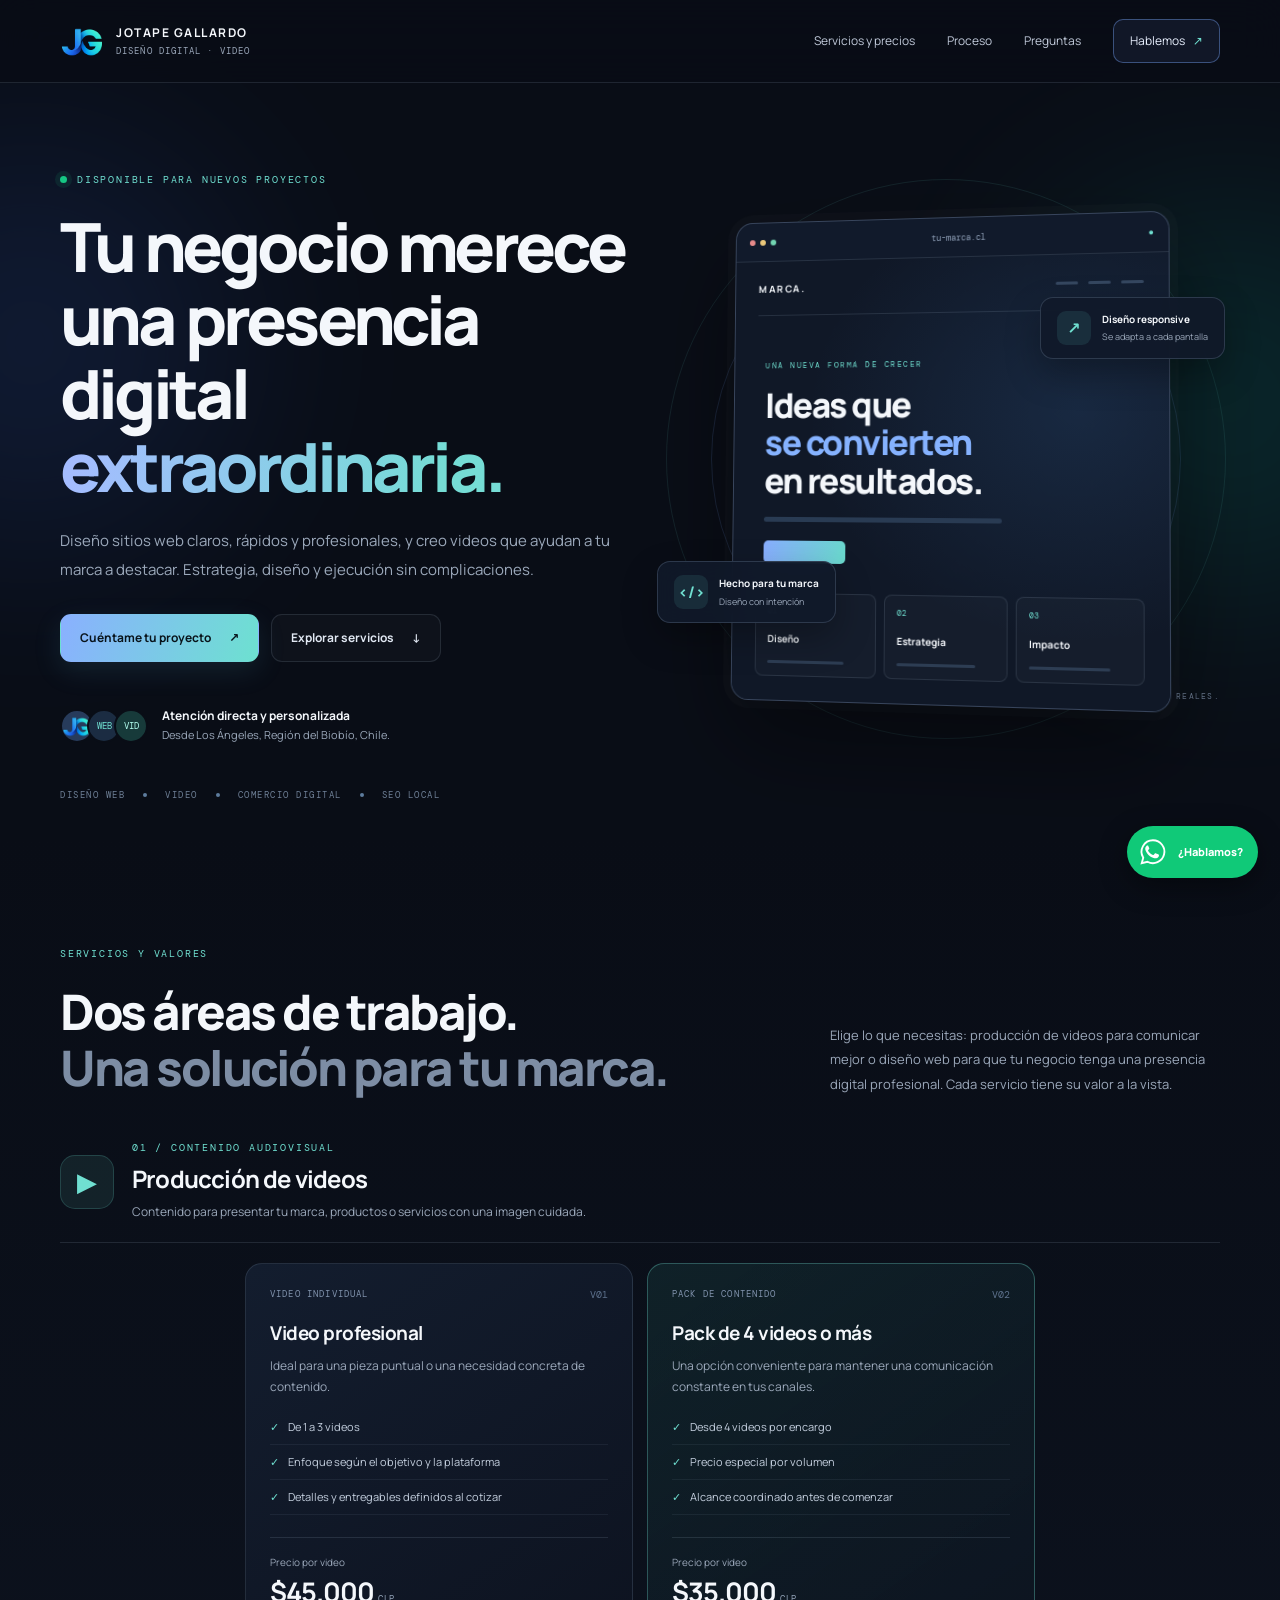
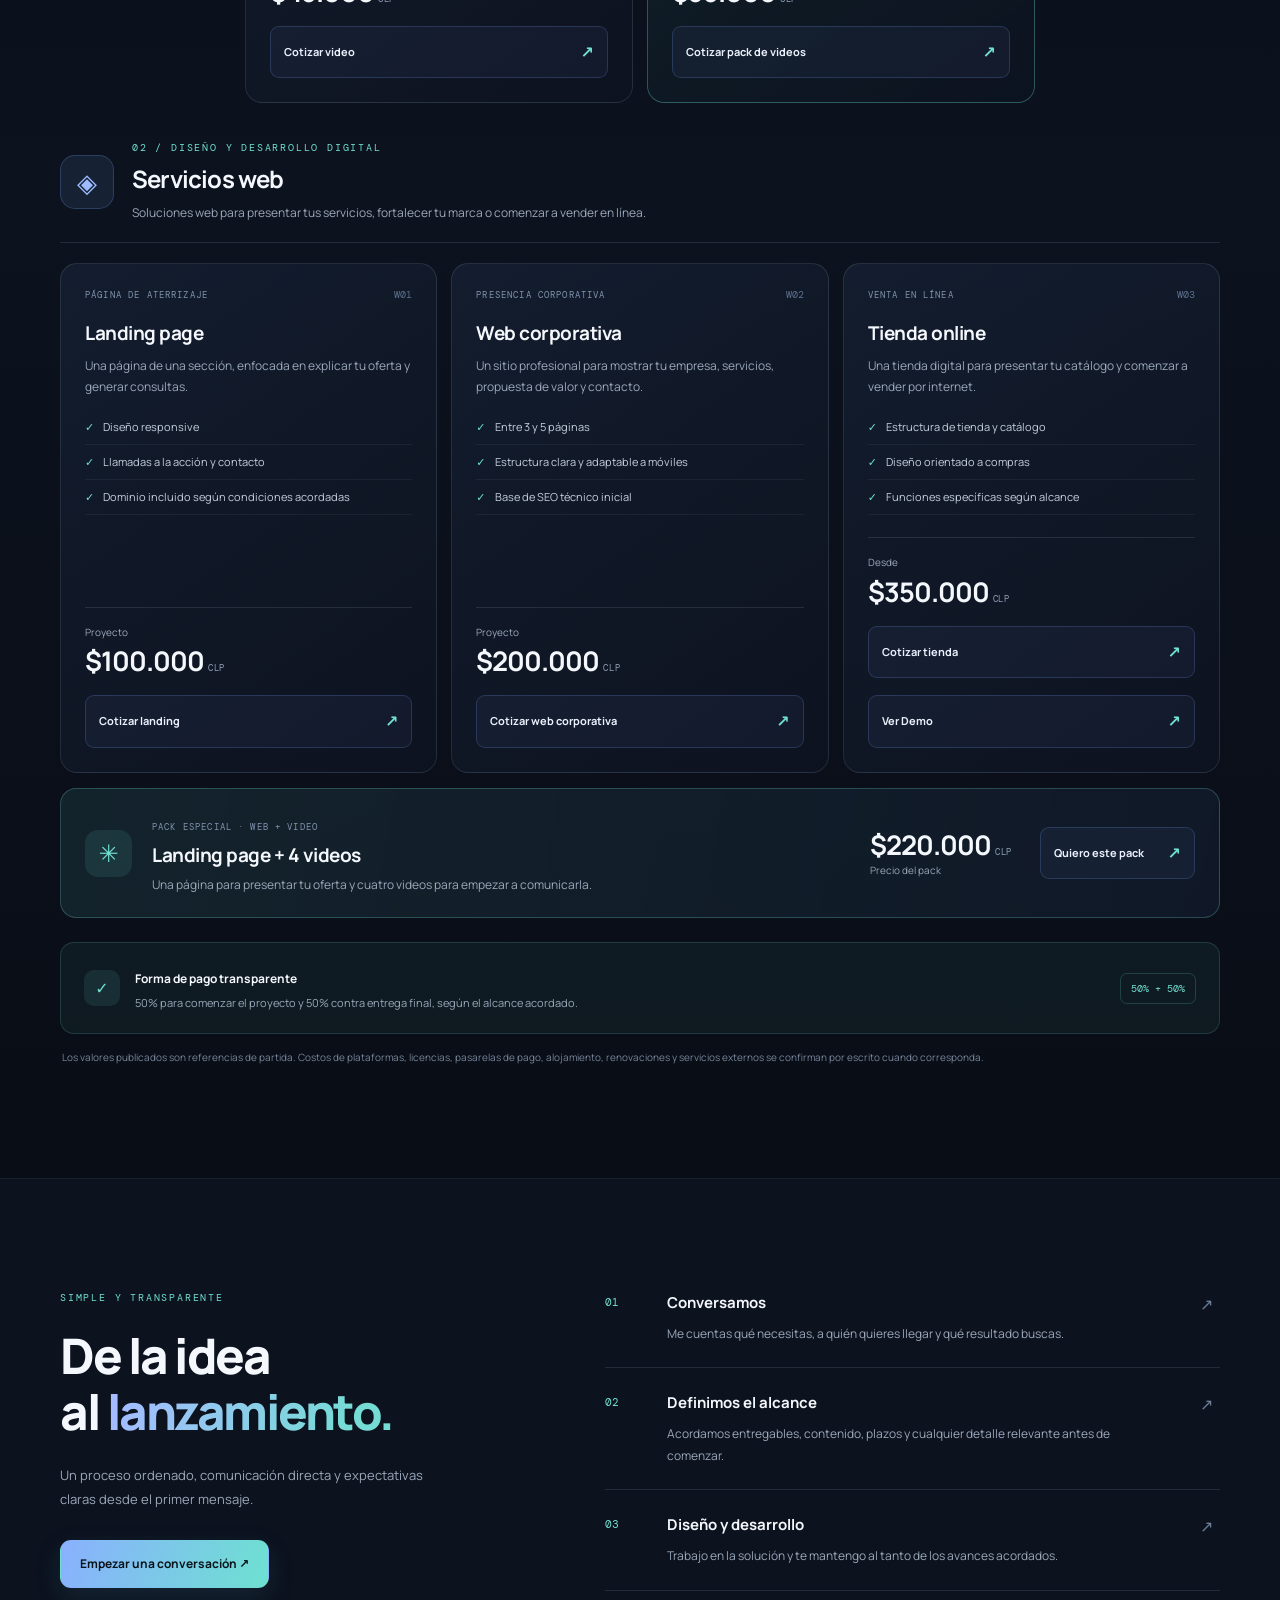
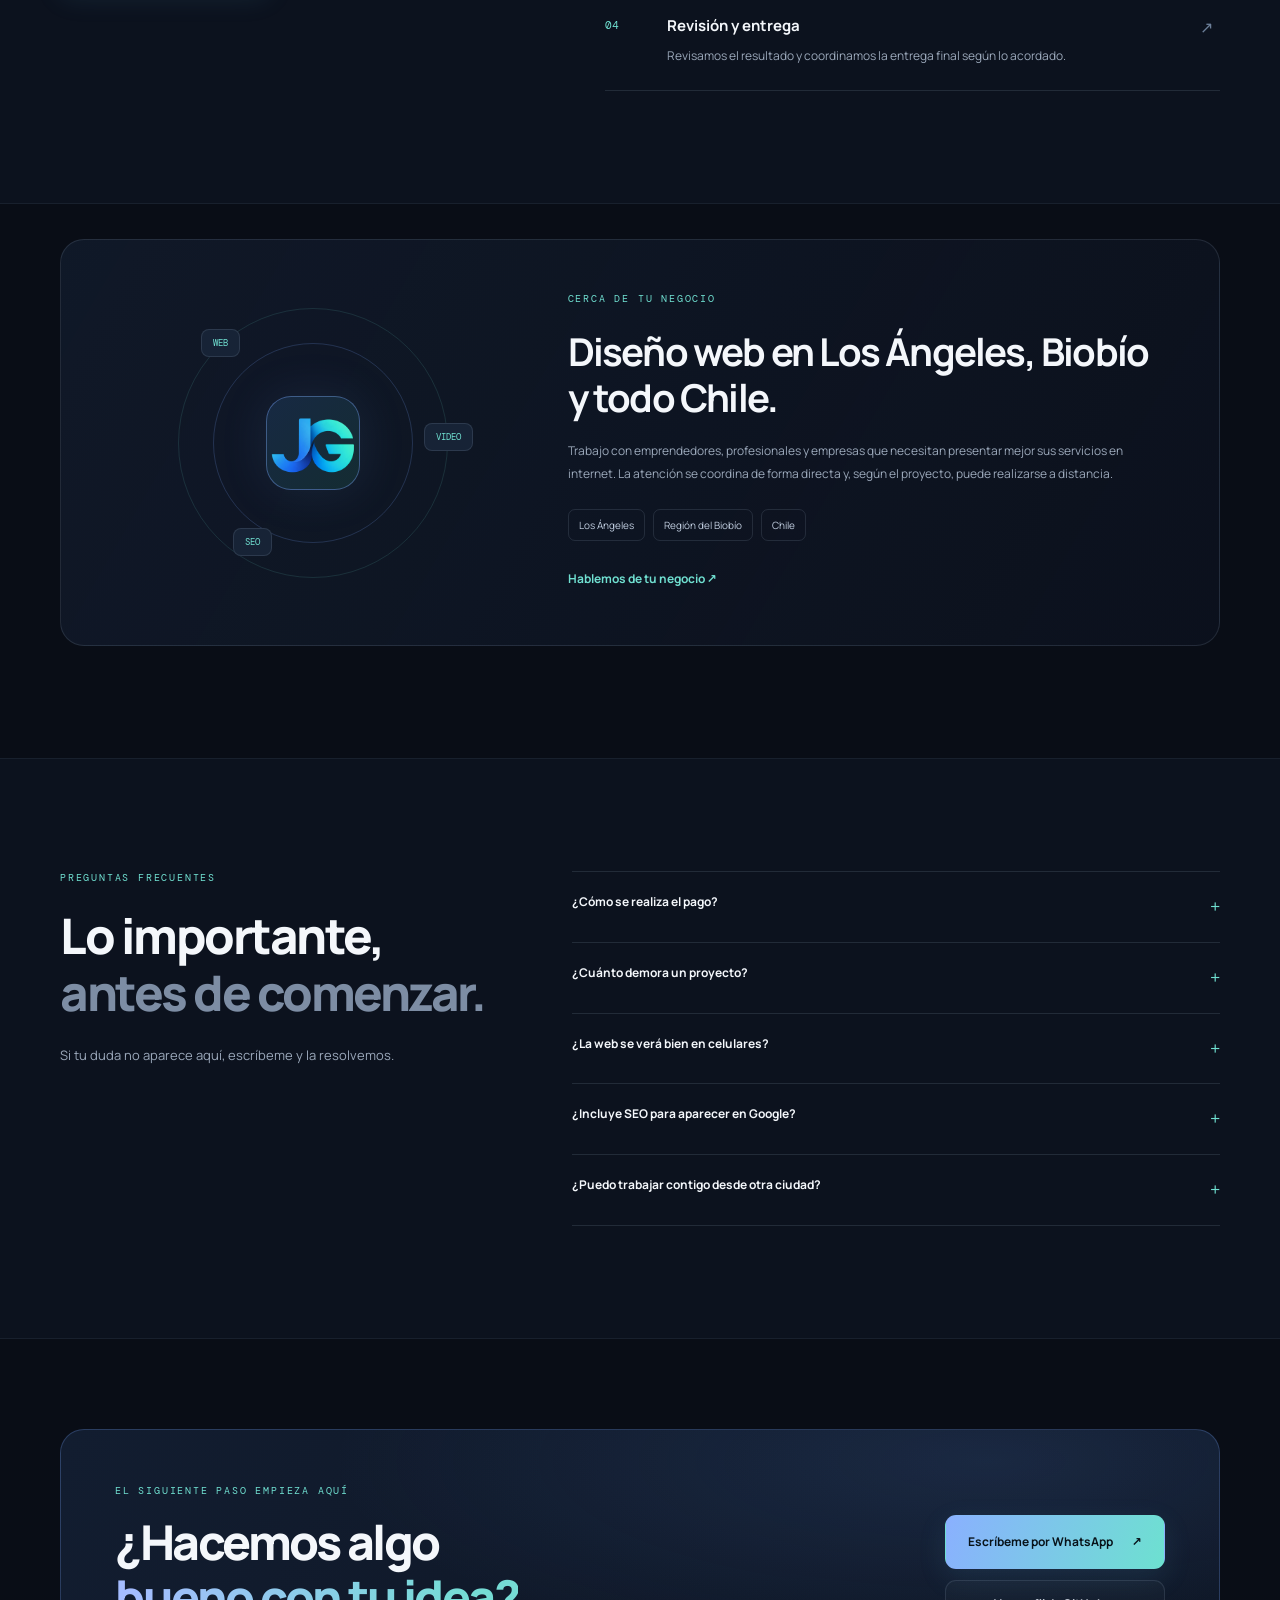
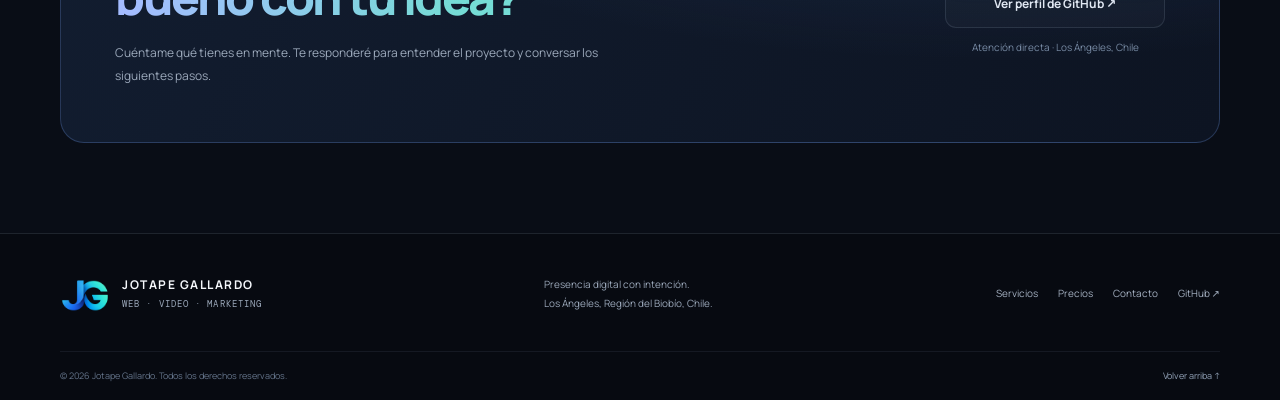
==== commit f783d20f: "arreglos menores" ====
--- a/index.html
+++ b/index.html
@@ -8,26 +8,26 @@
   <meta name="color-scheme" content="dark">
   <title>Jotape Gallardo | Diseño web y videos profesionales en Los Ángeles, Biobío</title>
   <meta name="description"
-    content="Diseño de páginas web, landing pages, tiendas online y videos profesionales en Los Ángeles, Región del Biobío, Chile. Cotiza directamente por WhatsApp con Jotape Gallardo.">
-  <meta name="robots" content="index,follow,max-image-preview:large">
-  <meta name="author" content="Jotape Gallardo">
+    content="Diseño de páginas web, landing pages, tiendas online y videos profesionales en Los Ángeles, Región del Biobío, Chile. Cotiza directamente por WhatsApp con Jotape Gallardo."[cite: 3]>
+  <meta name="robots" content="index,follow,max-image-preview:large"[cite: 3]>
+  <meta name="author" content="Jotape Gallardo"[cite: 3]>
   <meta name="keywords"
-    content="diseño web Los Ángeles Chile, páginas web Los Ángeles Biobío, landing page Chile, tienda online Biobío, videos para empresas, edición de video Los Ángeles, diseño web para pymes, Jotape Gallardo">
-  <link rel="canonical" href="https://jotapegallardo.github.io/">
-  <link rel="icon" href="assets/img/favicon.png" type="image/png">
-  <link rel="stylesheet" href="assets/css/styles.css">
-  <meta property="og:type" content="website">
-  <meta property="og:locale" content="es_CL">
-  <meta property="og:site_name" content="Jotape Gallardo">
-  <meta property="og:title" content="Jotape Gallardo | Diseño web y videos profesionales">
+    content="diseño web Los Ángeles Chile, páginas web Los Ángeles Biobío, landing page Chile, tienda online Biobío, videos para empresas, edición de video Los Ángeles, diseño web para pymes, Jotape Gallardo"[cite: 3]>
+  <link rel="canonical" href="https://jotapegallardo.github.io/"[cite: 3]>
+  <link rel="icon" href="assets/img/favicon.png" type="image/png"[cite: 3]>
+  <link rel="stylesheet" href="assets/css/styles.css"[cite: 3]>
+  <meta property="og:type" content="website"[cite: 3]>
+  <meta property="og:locale" content="es_CL"[cite: 3]>
+  <meta property="og:site_name" content="Jotape Gallardo"[cite: 3]>
+  <meta property="og:title" content="Jotape Gallardo | Diseño web y videos profesionales"[cite: 3]>
   <meta property="og:description"
-    content="Sitios web modernos, landing pages, tiendas online y videos para marcas y negocios de Los Ángeles y la Región del Biobío.">
-  <meta property="og:url" content="https://jotapegallardo.github.io/">
-  <meta property="og:image" content="https://jotapegallardo.github.io/assets/img/og-cover.svg">
-  <meta name="twitter:card" content="summary_large_image">
-  <meta name="twitter:title" content="Jotape Gallardo | Diseño web y videos profesionales">
+    content="Sitios web modernos, landing pages, tiendas online y videos para marcas y negocios de Los Ángeles y la Región del Biobío."[cite: 3]>
+  <meta property="og:url" content="https://jotapegallardo.github.io/"[cite: 3]>
+  <meta property="og:image" content="https://jotapegallardo.github.io/assets/img/og-cover.jpg"[cite: 3]>
+  <meta name="twitter:card" content="summary_large_image"[cite: 3]>
+  <meta name="twitter:title" content="Jotape Gallardo | Diseño web y videos profesionales"[cite: 3]>
   <meta name="twitter:description"
-    content="Diseño web, e-commerce y producción de videos en Los Ángeles, Biobío, Chile.">
+    content="Diseño web, e-commerce y producción de videos en Los Ángeles, Biobío, Chile."[cite: 3]>
   <script type="application/ld+json">
   {
     "@context":"https://schema.org",
@@ -63,361 +63,71 @@
 
 <body>
   <a class="skip-link" href="#contenido">Saltar al contenido</a>
-  <header class="site-header">
-    <div class="container header-inner">
-      <a class="brand" href="#inicio" aria-label="Jotape Gallardo, inicio">
-        <img src="assets/img/favicon.png" alt="Jotape Gallardo" class="brand-mark">
-        <span class="brand-copy"><strong>JOTAPE GALLARDO</strong><small>DISEÑO DIGITAL · VIDEO</small></span>
-      </a>
-      <button class="menu-toggle" id="menuToggle" aria-label="Abrir menú" aria-expanded="false"
-        aria-controls="mainNav"><span></span><span></span><span></span></button>
-      <nav class="main-nav" id="mainNav" aria-label="Navegación principal">
-        <a href="#servicios">Servicios y precios</a>
-        <a href="#proceso">Proceso</a>
-        <a href="#preguntas">Preguntas</a>
-        <a class="nav-cta" href="https://wa.me/56940957863?text=Hola,%20vi%20tu%20web%20y%20quiero%20cotizar%20un%20proyecto" target="_blank" rel="noopener noreferrer">Hablemos <span aria-hidden="true">↗</span></a>
-      </nav>
-    </div>
-  </header>
+
+  <!-- Header modular -->
+  <div id="include-header"></div>
 
   <main id="contenido">
-    <section class="hero section" id="inicio">
-      <div class="hero-glow glow-one" aria-hidden="true"></div>
-      <div class="hero-glow glow-two" aria-hidden="true"></div>
-      <div class="container hero-grid">
-        <div class="hero-copy">
-          <div class="eyebrow"><span class="status-dot"></span> DISPONIBLE PARA NUEVOS PROYECTOS</div>
-          <h1>Tu negocio merece<br>una presencia digital <span class="gradient-text">extraordinaria.</span></h1>
-          <p class="hero-lead">Diseño sitios web claros, rápidos y profesionales, y creo videos que ayudan a tu marca a
-            destacar. Estrategia, diseño y ejecución sin complicaciones.</p>
-          <div class="hero-actions">
-            <a class="button button-primary" href="https://wa.me/56940957863?text=Hola,%20vi%20tu%20web%20y%20quiero%20cotizar%20un%20proyecto" target="_blank" rel="noopener noreferrer">Cuéntame tu proyecto <span aria-hidden="true">↗</span></a>
-            <a class="button button-secondary" href="#servicios">Explorar servicios <span
-                aria-hidden="true">↓</span></a>
-          </div>
-          <div class="hero-proof">
-            <div class="proof-avatars" aria-hidden="true"><span><img src="assets/img/favicon.png" 
-                  alt="Jotape Gallardo" width="30" height="30"></span><span>WEB</span><span>VID</span></div>
-            <p><strong>Atención directa y personalizada</strong><br><span>Desde Los Ángeles, Región del Biobío,
-                Chile.</span></p>
-          </div>
-        </div>
-        <div class="hero-visual" aria-label="Vista conceptual de un sitio web en una pantalla">
-          <div class="visual-orbit orbit-a" aria-hidden="true"></div>
-          <div class="visual-orbit orbit-b" aria-hidden="true"></div>
-          <div class="mock-window">
-            <div class="mock-top">
-              <div class="window-dots"><i></i><i></i><i></i></div><span>tu-marca.cl</span><span class="lock">●</span>
-            </div>
-            <div class="mock-content">
-              <div class="mock-nav"><b>MARCA<span>.</span></b>
-                <div><i></i><i></i><i></i></div>
-              </div>
-              <div class="mock-hero"><small>UNA NUEVA FORMA DE CRECER</small>
-                <div class="mock-heading">Ideas que<br><em>se convierten</em><br>en resultados.</div>
-                <div class="mock-line"></div>
-                <div class="mock-pill"></div>
-              </div>
-              <div class="mock-cards">
-                <div><span>01</span><b>Diseño</b><i></i></div>
-                <div><span>02</span><b>Estrategia</b><i></i></div>
-                <div><span>03</span><b>Impacto</b><i></i></div>
-              </div>
-            </div>
-          </div>
-          <div class="floating-card card-speed" aria-hidden="true"><span class="mini-icon">↗</span>
-            <div><b>Diseño responsive</b><small>Se adapta a cada pantalla</small></div>
-          </div>
-          <div class="floating-card card-code" aria-hidden="true"><span class="code-mark">&lt;/&gt;</span>
-            <div><b>Hecho para tu marca</b><small>Diseño con intención</small></div>
-          </div>
-          <div class="visual-caption" aria-hidden="true"><span></span> DISEÑO CON PROPÓSITO. RESULTADOS REALES.</div>
-        </div>
-      </div>
-      <div class="container hero-bottom"><span>DISEÑO WEB</span><i></i><span>VIDEO</span><i></i><span>COMERCIO
-          DIGITAL</span><i></i><span>SEO LOCAL</span></div>
-    </section>
+    <!-- Hero modular -->
+    <div id="include-hero"></div>
 
-    <section class="section services-section" id="servicios">
-      <div class="container">
-        <div class="section-heading">
-          <div>
-            <p class="eyebrow">SERVICIOS Y VALORES</p>
-            <h2>Dos áreas de trabajo.<br><span class="muted-heading">Una solución para tu marca.</span></h2>
-          </div>
-          <p class="section-intro">Elige lo que necesitas: producción de videos para comunicar mejor o diseño web para
-            que tu negocio tenga una presencia digital profesional. Cada servicio tiene su valor a la vista.</p>
-        </div>
+    <!-- Servicios modular -->
+    <div id="include-servicios"></div>
 
-        <div class="offer-category" id="videos">
-          <div class="offer-category-head">
-            <div class="offer-category-icon">▶</div>
-            <div>
-              <p class="eyebrow">01 / CONTENIDO AUDIOVISUAL</p>
-              <h3>Producción de videos</h3>
-              <p>Contenido para presentar tu marca, productos o servicios con una imagen cuidada.</p>
-            </div>
-          </div>
-          <div class="offer-grid offer-grid-two">
-            <article class="offer-card">
-              <div class="offer-card-top"><span class="offer-type">VIDEO INDIVIDUAL</span><span
-                  class="offer-no">V01</span></div>
-              <h4>Video profesional</h4>
-              <p>Ideal para una pieza puntual o una necesidad concreta de contenido.</p>
-              <ul>
-                <li>De 1 a 3 videos</li>
-                <li>Enfoque según el objetivo y la plataforma</li>
-                <li>Detalles y entregables definidos al cotizar</li>
-              </ul>
-              <div class="offer-price"><span>Precio por video</span><strong>$45.000 <small>CLP</small></strong></div>
-              <a class="offer-cta" href="https://wa.me/56940957863?text=Hola%20Jotape,%20quiero%20cotizar%20un%20video%20individual%20(entre%201%20y%203%20videos)." target="_blank" rel="noopener noreferrer">Cotizar video <span>↗</span></a>
-            </article>
-            <article class="offer-card offer-card-accent">
-              <div class="offer-card-top"><span class="offer-type">PACK DE CONTENIDO</span><span
-                  class="offer-no">V02</span></div>
-              <h4>Pack de 4 videos o más</h4>
-              <p>Una opción conveniente para mantener una comunicación constante en tus canales.</p>
-              <ul>
-                <li>Desde 4 videos por encargo</li>
-                <li>Precio especial por volumen</li>
-                <li>Alcance coordinado antes de comenzar</li>
-              </ul>
-              <div class="offer-price"><span>Precio por video</span><strong>$35.000 <small>CLP</small></strong></div>
-              <a class="offer-cta" href="https://wa.me/56940957863?text=Hola%20Jotape,%20quiero%20cotizar%20un%20pack%20de%204%20videos%20o%20más." target="_blank" rel="noopener noreferrer">Cotizar pack de videos <span>↗</span></a>
-            </article>
-          </div>
-        </div>
+    <!-- Proceso modular -->
+    <div id="include-proceso"></div>
 
-        <div class="offer-category web-category" id="web">
-          <div class="offer-category-head">
-            <div class="offer-category-icon">◈</div>
-            <div>
-              <p class="eyebrow">02 / DISEÑO Y DESARROLLO DIGITAL</p>
-              <h3>Servicios web</h3>
-              <p>Soluciones web para presentar tus servicios, fortalecer tu marca o comenzar a vender en línea.</p>
-            </div>
-          </div>
-          <div class="offer-grid offer-grid-three">
-            <article class="offer-card">
-              <div class="offer-card-top"><span class="offer-type">PÁGINA DE ATERRIZAJE</span><span
-                  class="offer-no">W01</span></div>
-              <h4>Landing page</h4>
-              <p>Una página de una sección, enfocada en explicar tu oferta y generar consultas.</p>
-              <ul>
-                <li>Diseño responsive</li>
-                <li>Llamadas a la acción y contacto</li>
-                <li>Dominio incluido según condiciones acordadas</li>
-              </ul>
-              <div class="offer-price"><span>Proyecto</span><strong>$100.000 <small>CLP</small></strong></div>
-              <a class="offer-cta" href="https://wa.me/56940957863?text=Hola%20Jotape,%20quiero%20cotizar%20una%20landing%20page%20por%20$100.000%20CLP." target="_blank" rel="noopener noreferrer">Cotizar landing <span>↗</span></a>
-            </article>
-            <article class="offer-card">
-              <div class="offer-card-top"><span class="offer-type">PRESENCIA CORPORATIVA</span><span
-                  class="offer-no">W02</span></div>
-              <h4>Web corporativa</h4>
-              <p>Un sitio profesional para mostrar tu empresa, servicios, propuesta de valor y contacto.</p>
-              <ul>
-                <li>Entre 3 y 5 páginas</li>
-                <li>Estructura clara y adaptable a móviles</li>
-                <li>Base de SEO técnico inicial</li>
-              </ul>
-              <div class="offer-price"><span>Proyecto</span><strong>$200.000 <small>CLP</small></strong></div>
-              <a class="offer-cta" href="https://wa.me/56940957863?text=Hola%20Jotape,%20quiero%20cotizar%20una%20web%20corporativa%20de%203%20a%205%20páginas%20por%20$200.000%20CLP." target="_blank" rel="noopener noreferrer">Cotizar web corporativa <span>↗</span></a>
-            </article>
-            <article class="offer-card">
-              <div class="offer-card-top"><span class="offer-type">VENTA EN LÍNEA</span><span
-                  class="offer-no">W03</span></div>
-              <h4>Tienda online</h4>
-              <p>Una tienda digital para presentar tu catálogo y comenzar a vender por internet.</p>
-              <ul>
-                <li>Estructura de tienda y catálogo</li>
-                <li>Diseño orientado a compras</li>
-                <li>Funciones específicas según alcance</li>
-              </ul>
-              <div class="offer-price"><span>Desde</span><strong>$350.000 <small>CLP</small></strong></div>
-              <a class="offer-cta" href="https://wa.me/56940957863?text=Hola%20Jotape,%20quiero%20cotizar%20una%20tienda%20online%20desde%20$350.000%20CLP." target="_blank" rel="noopener noreferrer">Cotizar tienda <span>↗</span></a>
-            </article>
-          </div>
-          <article class="bundle-offer">
-            <div class="bundle-symbol">✳</div>
-            <div class="bundle-copy"><span class="offer-type">PACK ESPECIAL · WEB + VIDEO</span>
-              <h4>Landing page + 4 videos</h4>
-              <p>Una página para presentar tu oferta y cuatro videos para empezar a comunicarla.</p>
-            </div>
-            <div class="bundle-price"><strong>$220.000 <small>CLP</small></strong><span>Precio del pack</span></div>
-            <a class="offer-cta" href="https://wa.me/56940957863?text=Hola%20Jotape,%20me%20interesa%20el%20pack%20de%20landing%20page%20más%204%20videos%20por%20$220.000%20CLP." target="_blank" rel="noopener noreferrer">Quiero este pack <span>↗</span></a>
-          </article>
-        </div>
-        <div class="payment-strip">
-          <div class="payment-icon">✓</div>
-          <div><strong>Forma de pago transparente</strong>
-            <p>50% para comenzar el proyecto y 50% contra entrega final, según el alcance acordado.</p>
-          </div><span class="payment-badge">50% + 50%</span>
-        </div>
-        <p class="pricing-disclaimer">Los valores publicados son referencias de partida. Costos de plataformas,
-          licencias, pasarelas de pago, alojamiento, renovaciones y servicios externos se confirman por escrito cuando
-          corresponda.</p>
-      </div>
-    </section>
+    <!-- Local / Cerca de tu negocio modular -->
+    <div id="include-local"></div>
 
-    <section class="section process-section" id="proceso">
-      <div class="container process-grid">
-        <div>
-          <p class="eyebrow">SIMPLE Y TRANSPARENTE</p>
-          <h2>De la idea<br>al <span class="gradient-text">lanzamiento.</span></h2>
-          <p class="section-intro">Un proceso ordenado, comunicación directa y expectativas claras desde el primer
-            mensaje.</p>
-          <a class="button button-primary" href="https://wa.me/56940957863?text=Hola,%20quiero%20empezar%20una%20conversación%20sobre%20un%20proyecto" target="_blank" rel="noopener noreferrer">Empezar una conversación ↗</a>
-        </div>
-        <div class="process-steps">
-          <article><span class="step-num">01</span>
-            <div>
-              <h3>Conversamos</h3>
-              <p>Me cuentas qué necesitas, a quién quieres llegar y qué resultado buscas.</p>
-            </div><span class="step-arrow">↗</span>
-          </article>
-          <article><span class="step-num">02</span>
-            <div>
-              <h3>Definimos el alcance</h3>
-              <p>Acordamos entregables, contenido, plazos y cualquier detalle relevante antes de comenzar.</p>
-            </div><span class="step-arrow">↗</span>
-          </article>
-          <article><span class="step-num">03</span>
-            <div>
-              <h3>Diseño y desarrollo</h3>
-              <p>Trabajo en la solución y te mantengo al tanto de los avances acordados.</p>
-            </div><span class="step-arrow">↗</span>
-          </article>
-          <article><span class="step-num">04</span>
-            <div>
-              <h3>Revisión y entrega</h3>
-              <p>Revisamos el resultado y coordinamos la entrega final según lo acordado.</p>
-            </div><span class="step-arrow">↗</span>
-          </article>
-        </div>
-      </div>
-    </section>
+    <!-- Preguntas Frecuentes modular -->
+    <div id="include-preguntas"></div>
 
-    <section class="section local-section">
-      <div class="container local-panel">
-        <div class="local-art">
-          <div class="local-ring ring-1" aria-hidden="true"></div>
-          <div class="local-ring ring-2" aria-hidden="true"></div>
-          <div class="local-center"><img src="assets/img/favicon.png" alt="Jotape Gallardo"></div><span
-            class="local-chip chip-a" aria-hidden="true">WEB</span><span class="local-chip chip-b" aria-hidden="true">VIDEO</span><span
-            class="local-chip chip-c" aria-hidden="true">SEO</span>
-        </div>
-        <div class="local-copy">
-          <p class="eyebrow">CERCA DE TU NEGOCIO</p>
-          <h2>Diseño web en Los Ángeles, Biobío y todo Chile.</h2>
-          <p>Trabajo con emprendedores, profesionales y empresas que necesitan presentar mejor sus servicios en
-            internet. La atención se coordina de forma directa y, según el proyecto, puede realizarse a distancia.</p>
-          <div class="local-tags"><span>Los Ángeles</span><span>Región del Biobío</span><span>Chile</span></div><a
-            href="#contacto" class="text-link">Hablemos de tu negocio <span>↗</span></a>
-        </div>
-      </div>
-    </section>
-
-    <section class="section faq-section" id="preguntas">
-      <div class="container faq-grid">
-        <div>
-          <p class="eyebrow">PREGUNTAS FRECUENTES</p>
-          <h2>Lo importante,<br><span class="muted-heading">antes de comenzar.</span></h2>
-          <p class="section-intro">Si tu duda no aparece aquí, escríbeme y la resolvemos.</p>
-        </div>
-        <div class="faq-list">
-          <details>
-            <summary>¿Cómo se realiza el pago? <span>+</span></summary>
-            <p>La modalidad estándar es 50% de anticipo para iniciar y 50% contra entrega final. Los hitos y entregables
-              quedan definidos antes de comenzar.</p>
-          </details>
-          <details>
-            <summary>¿Cuánto demora un proyecto? <span>+</span></summary>
-            <p>Depende del tipo de servicio, el alcance y la entrega de contenidos. El plazo estimado se conversa y
-              confirma antes de iniciar.</p>
-          </details>
-          <details>
-            <summary>¿La web se verá bien en celulares? <span>+</span></summary>
-            <p>El diseño se plantea para adaptarse a pantallas de escritorio, tablet y móvil. La experiencia final
-              también depende de los contenidos y servicios externos utilizados.</p>
-          </details>
-          <details>
-            <summary>¿Incluye SEO para aparecer en Google? <span>+</span></summary>
-            <p>El sitio incorpora una base de SEO técnico y contenido local. La indexación y las posiciones en Google no
-              se pueden garantizar: dependen de muchos factores y pueden requerir trabajo continuo.</p>
-          </details>
-          <details>
-            <summary>¿Puedo trabajar contigo desde otra ciudad? <span>+</span></summary>
-            <p>Sí. La coordinación puede hacerse en línea, y la cobertura de cada proyecto se define según lo que
-              necesites.</p>
-          </details>
-        </div>
-      </div>
-    </section>
-
-    <section class="section contact-section" id="contacto">
-      <div class="container contact-panel">
-        <div>
-          <p class="eyebrow">EL SIGUIENTE PASO EMPIEZA AQUÍ</p>
-          <h2>¿Hacemos algo<br><span class="gradient-text">bueno con tu idea?</span></h2>
-          <p>Cuéntame qué tienes en mente. Te responderé para entender el proyecto y conversar los siguientes pasos.</p>
-        </div>
-        <div class="contact-actions">
-          <a class="button button-primary button-large" href="https://wa.me/56940957863?text=Hola,%20quiero%20escribirte%20desde%20el%20formulario%20de%20contacto" target="_blank" rel="noopener noreferrer">Escríbeme por WhatsApp <span>↗</span></a>
-          <a href="https://github.com/jotapegallardo" target="_blank" rel="noopener noreferrer" class="button button-secondary">Ver perfil de GitHub ↗</a><small>Atención directa · Los Ángeles, Chile</small>
-        </div>
-      </div>
-    </section>
+    <!-- Contacto modular -->
+    <div id="include-contacto"></div>
   </main>
 
-  <footer class="site-footer">
-    <div class="container footer-main"><a class="brand" href="#inicio"><span class="brand-mark"><img
-            src="assets/img/favicon.png" alt="JG"></span><span class="brand-copy"><strong>JOTAPE
-            GALLARDO</strong><small>WEB · VIDEO · MARKETING</small></span></a>
-      <p>Presencia digital con intención.<br>Los Ángeles, Región del Biobío, Chile.</p>
-      <div class="footer-links">
-        <a href="#servicios">Servicios</a>
-        <a href="#servicios">Precios</a>
-        <a href="https://wa.me/56940957863?text=Hola,%20vi%20tu%20web%20y%20quiero%20cotizar%20un%20proyecto" target="_blank" rel="noopener noreferrer">Contacto</a>
-        <a href="https://github.com/jotapegallardo" target="_blank" rel="noopener noreferrer">GitHub ↗</a>
-      </div>
-    </div>
-    <div class="container footer-bottom"><span>© <span id="year"></span> Jotape Gallardo. Todos los derechos
-        reservados.</span><a href="#inicio">Volver arriba ↑</a></div>
-  </footer>
+  <!-- Footer modular -->
+  <div id="include-footer"></div>
 
-  <div class="wa-widget" id="waWidget">
-    <section class="wa-panel" id="waPanel" aria-label="Contacto por WhatsApp" aria-hidden="true">
-      <div class="wa-panel-head">
-        <div class="wa-brand-icon">◉</div>
-        <div class="wa-head-copy"><strong>WhatsApp</strong><small>Normalmente responde pronto</small></div><button
-          class="wa-close" id="waClose" aria-label="Cerrar WhatsApp">×</button>
-      </div>
-      <div class="wa-chat-bg">
-        <div class="wa-message"><span>¡Hola! 👋</span>
-          <p>Gracias por visitar mi web. ¿Qué necesitas para tu negocio?</p><small>Jotape Gallardo · ahora</small>
-        </div>
-        <div class="wa-prompt">Elige un motivo para comenzar:</div>
-        <div class="wa-options">
-          <a href="https://wa.me/56940957863?text=Hola%20Jotape,%20quiero%20cotizar%20una%20página%20web." target="_blank" rel="noopener noreferrer">🌐 Quiero una página web</a>
-          <a href="https://wa.me/56940957863?text=Hola%20Jotape,%20quiero%20cotizar%20una%20tienda%20online." target="_blank" rel="noopener noreferrer">🛍️ Quiero una tienda online</a>
-          <a href="https://wa.me/56940957863?text=Hola%20Jotape,%20quiero%20cotizar%20videos%20para%20mi%20negocio." target="_blank" rel="noopener noreferrer">🎬 Quiero videos</a>
-          <a href="https://wa.me/56940957863?text=Hola%20Jotape,%20tengo%20una%20idea%20y%20quiero%20conversarla." target="_blank" rel="noopener noreferrer">💬 Tengo otra consulta</a>
-        </div>
-      </div>
-      <div class="wa-panel-foot"><span>Se abrirá WhatsApp para enviar tu mensaje</span><span class="wa-lock">🔒</span>
-      </div>
-    </section>
-    <button class="wa-fab" id="waFab" aria-label="Abrir menú de WhatsApp" aria-expanded="false"
-      aria-controls="waPanel"><svg viewBox="0 0 32 32" aria-hidden="true">
-        <path d="M16 3.5a12.2 12.2 0 0 0-10.4 18.6L4 28l6.1-1.6A12.2 12.2 0 1 0 16 3.5Z" fill="none"
-          stroke="currentColor" stroke-width="2" />
-        <path
-          d="M11.2 9.8c-.4-.8-.8-.8-1.2-.8-.3 0-.7 0-1 .5-.4.4-1.3 1.3-1.3 3.1s1.3 3.6 1.5 3.8c.2.3 2.5 4 6.1 5.4 3 1.2 3.6 1 4.3.9.7-.1 2.2-.9 2.5-1.8.3-.9.3-1.6.2-1.8-.1-.2-.4-.3-.9-.6s-2.2-1.1-2.6-1.2c-.3-.1-.6-.2-.8.2-.3.4-1 1.2-1.2 1.5-.2.3-.5.3-.9.1-.4-.2-1.6-.6-3-1.9-1.1-1-1.9-2.2-2.1-2.6-.2-.4 0-.6.2-.8l.6-.7c.2-.2.3-.4.4-.7.1-.3 0-.5-.1-.7-.1-.2-1-2.4-1.4-3.2Z"
-          fill="currentColor" />
-      </svg><span class="wa-fab-label">¿Hablamos?</span></button>
-  </div>
-  <script src="assets/js/main.js" defer></script>
+  <!-- Widget de WhatsApp modular -->
+  <div id="include-whatsapp"></div>
+
+  <!-- Script para inyectar los partials y mantener la lógica de la web -->
+  <script>
+    async function loadComponent(id, file) {
+      try {
+        const response = await fetch(file);
+        if (response.ok) {
+          document.getElementById(id).innerHTML = await response.text();
+        }
+      } catch (error) {
+        console.error(`Error cargando ${file}:`, error);
+      }
+    }
+
+    document.addEventListener("DOMContentLoaded", async () => {
+      await loadComponent("include-header", "assets/partials/header.html");
+      await loadComponent("include-hero", "assets/partials/hero.html");
+      await loadComponent("include-servicios", "assets/partials/servicios.html");
+      await loadComponent("include-proceso", "assets/partials/proceso.html");
+      await loadComponent("include-local", "assets/partials/local.html");
+      await loadComponent("include-preguntas", "assets/partials/preguntas.html");
+      await loadComponent("include-contacto", "assets/partials/contacto.html");
+      await loadComponent("include-footer", "assets/partials/footer.html");
+      await loadComponent("include-whatsapp", "assets/partials/whatsapp.html");
+
+      // Cargar el script de JS y arrancar la lógica cuando el HTML ya esté completo
+      const mainScript = document.createElement("script");
+      mainScript.src = "assets/js/main.js";
+      mainScript.onload = () => {
+        if (typeof initMainScript === "function") {
+          initMainScript();
+        }
+      };
+      document.body.appendChild(mainScript);
+    });
+  </script>
 </body>
 
 </html>
--- a/assets/css/styles.css
+++ b/assets/css/styles.css
@@ -1,474 +1,5 @@
-@import url('https://fonts.googleapis.com/css2?family=DM+Mono:wght@400;500&family=Manrope:wght@400;500;600;700;800&display=swap');
-
-:root{
-  --bg:#090d16;--bg2:#0d1320;--panel:#111a2a;--panel2:#141f31;
-  --text:#f4f7fb;--muted:#9ba8ba;--line:rgba(185,205,232,.13);
-  --blue:#7aa7ff;--cyan:#70e0d1;--green:#16c784;
-  --radius:22px;--container:1160px;
-}
-
-*{box-sizing:border-box}
-html{scroll-behavior:smooth;scroll-padding-top:100px}
-html,body{overflow-x:clip;max-width:100%}
-body{margin:0;background:var(--bg);color:var(--text);font-family:Manrope,system-ui,sans-serif;line-height:1.65;-webkit-font-smoothing:antialiased;-webkit-text-size-adjust:100%}
-
-a{color:inherit;text-decoration:none;-webkit-tap-highlight-color:transparent;touch-action:manipulation}
-button{font:inherit;-webkit-tap-highlight-color:transparent;touch-action:manipulation}
-
-/* z-index contextual solo donde hace falta */
-.header-inner a,
-.hero-copy a,
-.contact-panel a,
-.offer-card a,
-.bundle-offer a,
-.footer-links a,
-.faq-list a,
-.text-link,
-.nav-cta,
-.offer-cta,
-.button{position:relative;z-index:20}
-
-.container{width:min(var(--container),calc(100% - 48px));margin-inline:auto}
-.section{padding:112px 0}
-.skip-link{position:absolute;left:-999px;top:8px;background:#fff;color:#000;padding:10px;z-index:999}
-.skip-link:focus{left:8px}
-
-/* HEADER */
-.site-header{position:sticky;top:0;z-index:100;background:rgba(9,13,22,.84);backdrop-filter:blur(20px);-webkit-backdrop-filter:blur(20px);border-bottom:1px solid var(--line)}
-.header-inner{height:82px;display:flex;align-items:center;justify-content:space-between}
-.brand{display:flex;align-items:center;gap:12px}
-.brand-mark{display:block;width:44px;height:44px;object-fit:contain;border:none;border-radius:0;background:transparent}
-.brand-copy{display:flex;flex-direction:column;line-height:1.3}
-.brand-copy strong{font-size:12px;letter-spacing:1.5px}
-.brand-copy small{font:9px 'DM Mono',monospace;letter-spacing:1.1px;color:var(--muted);margin-top:5px}
-.main-nav{display:flex;align-items:center;gap:32px;font-size:12px;color:#c1cada}
-.main-nav>a:not(.nav-cta):hover,.footer-links a:hover{color:var(--cyan)}
-.nav-cta{padding:11px 16px;border:1px solid rgba(122,167,255,.4);border-radius:10px;color:#e9f0ff;background:rgba(122,167,255,.08);cursor:pointer;display:inline-flex;align-items:center}
-.nav-cta span{margin-left:8px;color:var(--cyan)}
-.menu-toggle{display:none;background:transparent;border:0;padding:8px;z-index:105;cursor:pointer}
-.menu-toggle span{display:block;width:24px;height:2px;background:#fff;margin:5px}
-
-/* HERO */
-.hero{position:relative;padding-top:90px;padding-bottom:34px;overflow:visible;isolation:isolate}
-.hero-grid{display:grid;grid-template-columns:1.02fr .98fr;align-items:center;gap:40px;min-height:520px}
-.hero-glow{position:absolute;border-radius:50%;filter:blur(100px);pointer-events:none;opacity:.14;z-index:0}
-.glow-one{width:420px;height:420px;background:#3769da;top:50px;left:-180px}
-.glow-two{width:400px;height:400px;background:#10bfa6;right:-150px;top:120px}
-.hero-copy,.hero-visual{position:relative;z-index:5}
-.eyebrow{font:10px 'DM Mono',monospace;letter-spacing:1.8px;color:var(--cyan);margin:0 0 24px;display:flex;align-items:center;gap:10px}
-.status-dot{width:7px;height:7px;background:var(--green);border-radius:50%;box-shadow:0 0 0 5px rgba(22,199,132,.1)}
-h1,h2,h3,p{margin-top:0}
-h1{font-size:clamp(42px,5.3vw,68px);letter-spacing:-3.8px;line-height:1.08;margin-bottom:24px;font-weight:800}
-.gradient-text{background:linear-gradient(100deg,#a4bcff 5%,#75dcd5 85%);-webkit-background-clip:text;background-clip:text;color:transparent}
-.hero-lead{font-size:15px;line-height:1.9;color:var(--muted);max-width:550px;margin-bottom:30px}
-.hero-actions{display:flex;flex-wrap:wrap;gap:12px;position:relative;z-index:10}
-.button{border:1px solid transparent;display:inline-flex;align-items:center;justify-content:center;gap:18px;min-height:48px;padding:0 19px;border-radius:11px;font-weight:700;font-size:12px;cursor:pointer;transition:transform .2s,background .2s,border-color .2s;position:relative;z-index:20;text-decoration:none}
-.button:hover{transform:translateY(-2px)}
-.button-primary{color:#08131a;background:linear-gradient(110deg,#8ab0ff,#6de1d0);box-shadow:0 9px 28px rgba(86,169,212,.13)}
-.button-secondary{color:#e1e8f3;border-color:var(--line);background:rgba(255,255,255,.025)}
-.button-secondary:hover{border-color:rgba(122,167,255,.5)}
-.hero-proof{display:flex;align-items:center;gap:14px;margin-top:44px}
-.proof-avatars{display:flex}
-.proof-avatars span{width:34px;height:34px;display:grid;place-items:center;border:2px solid var(--bg);border-radius:50%;margin-left:-7px;background:#1b2c42;color:var(--cyan);font:9px 'DM Mono',monospace}
-.proof-avatars span:first-child{margin-left:0;background:#273b5b;color:#c7d8ff}
-.proof-avatars span:last-child{background:#173a3a;color:#b4fff0}
-.hero-proof p{margin:0;font-size:11px;line-height:1.7}
-.hero-proof strong{font-size:12px}
-.hero-proof p span{color:var(--muted)}
-
-.hero-visual{min-height:460px;display:flex;align-items:center;justify-content:center;pointer-events:none}
-.hero-visual a,.hero-visual button{pointer-events:auto}
-.mock-window{width:min(440px,100%);position:relative;z-index:2;border:1px solid rgba(165,192,231,.26);border-radius:18px;overflow:hidden;background:#111a2b;box-shadow:0 40px 100px rgba(0,0,0,.45),0 0 0 8px rgba(255,255,255,.018);transform:perspective(1000px) rotateY(-7deg) rotateX(2deg)}
-.mock-top{height:40px;display:flex;align-items:center;justify-content:space-between;padding:0 14px;border-bottom:1px solid var(--line);font:9px 'DM Mono',monospace;color:#8e9eb6}
-.window-dots{display:flex;gap:5px}
-.window-dots i{width:6px;height:6px;background:#52637b;border-radius:50%}
-.window-dots i:first-child{background:#e68a8a}
-.window-dots i:nth-child(2){background:#eac77a}
-.window-dots i:nth-child(3){background:#72d4b1}
-.lock{color:var(--cyan)}
-.mock-content{padding:20px 24px 24px;background:radial-gradient(ellipse at 80% 35%,rgba(61,117,184,.18),transparent 55%),#101827}
-.mock-nav{display:flex;align-items:center;justify-content:space-between;border-bottom:1px solid var(--line);padding-bottom:18px}
-.mock-nav b{font-size:10px;letter-spacing:1.5px}
-.mock-nav div{display:flex;gap:10px}
-.mock-nav i{display:block;width:22px;height:3px;border-radius:2px;background:#354760}
-.mock-hero{padding:35px 8px 30px}
-.mock-hero small{font:8px 'DM Mono',monospace;letter-spacing:1.5px;color:var(--cyan)}
-.mock-heading{font-size:35px;line-height:1.1;font-weight:800;letter-spacing:-1.5px;margin:12px 0 18px}
-.mock-heading em{font-style:normal;color:#85b2ff}
-.mock-line{height:5px;width:65%;border-radius:5px;background:#293b53}
-.mock-pill{margin-top:19px;width:85px;height:23px;border-radius:5px;background:linear-gradient(100deg,#88adff,#69d9cc)}
-.mock-cards{display:grid;grid-template-columns:repeat(3,1fr);gap:8px}
-.mock-cards div{border:1px solid var(--line);border-radius:8px;padding:12px;background:rgba(255,255,255,.025)}
-.mock-cards span{display:block;font:8px 'DM Mono',monospace;color:var(--cyan);margin-bottom:8px}
-.mock-cards b{font-size:10px}
-.mock-cards i{display:block;width:80%;height:3px;background:#2d3d53;margin-top:10px;border-radius:4px}
-.visual-orbit{position:absolute;border:1px solid rgba(122,167,255,.15);border-radius:50%;aspect-ratio:1;pointer-events:none}
-.orbit-a{width:470px}
-.orbit-b{width:560px;border-color:rgba(112,224,209,.1)}
-.floating-card{position:absolute;z-index:3;display:flex;align-items:center;gap:11px;padding:13px 16px;background:rgba(17,26,42,.92);border:1px solid rgba(175,202,239,.18);border-radius:13px;box-shadow:0 15px 35px rgba(0,0,0,.28);backdrop-filter:blur(12px);-webkit-backdrop-filter:blur(12px);pointer-events:none}
-.floating-card b,.floating-card small{display:block}
-.floating-card b{font-size:10px}
-.floating-card small{font-size:9px;color:var(--muted);margin-top:3px}
-.mini-icon,.code-mark{display:grid;place-items:center;width:34px;height:34px;border-radius:9px;background:rgba(112,224,209,.1);color:var(--cyan);font-weight:700}
-.card-speed{right:-5px;top:82px}
-.card-code{left:-14px;bottom:80px}
-.visual-caption{position:absolute;bottom:2px;right:0;font:8px 'DM Mono',monospace;letter-spacing:1.3px;color:#6d7d94;display:flex;align-items:center;gap:9px;pointer-events:none}
-.visual-caption span{width:22px;height:1px;background:var(--cyan)}
-.hero-bottom{display:flex;align-items:center;gap:18px;padding-top:44px;color:#6f8097;font:9px 'DM Mono',monospace;letter-spacing:1.5px;flex-wrap:wrap}
-.hero-bottom i{width:4px;height:4px;border-radius:50%;background:#5e7c9e}
-
-/* SECTIONS */
-.section-heading{display:flex;justify-content:space-between;align-items:flex-end;gap:40px;margin-bottom:44px}
-.section-heading h2,.process-grid h2,.faq-grid h2,.contact-panel h2{font-size:clamp(34px,4vw,49px);letter-spacing:-2.5px;line-height:1.15;margin:0;font-weight:800}
-.muted-heading{color:#7d8da4}
-.section-intro{max-width:390px;color:var(--muted);font-size:13px;line-height:1.9;margin:0}
-.services-section{background:linear-gradient(180deg,transparent,rgba(17,26,42,.4),transparent)}
-
-/* PROCESO */
-.process-section{background:#0c121e;border-block:1px solid rgba(185,205,232,.07)}
-.process-grid{display:grid;grid-template-columns:.85fr 1.15fr;gap:90px;align-items:start}
-.process-grid .section-intro{margin:22px 0 28px}
-.process-steps article{display:grid;grid-template-columns:45px 1fr 20px;gap:17px;padding:23px 0;border-bottom:1px solid var(--line);align-items:start}
-.process-steps article:first-child{padding-top:0}
-.step-num{font:11px 'DM Mono',monospace;color:var(--cyan);padding-top:4px}
-.process-steps h3{font-size:15px;margin:0 0 7px}
-.process-steps p{font-size:12px;color:var(--muted);line-height:1.8;margin:0;max-width:480px}
-.step-arrow{color:#6c7f99}
-
-/* LOCAL */
-.local-section{padding-top:35px}
-.local-panel{display:grid;grid-template-columns:.8fr 1.2fr;gap:55px;align-items:center;padding:52px;border:1px solid var(--line);border-radius:24px;background:linear-gradient(120deg,rgba(17,26,42,.9),rgba(13,19,32,.7))}
-.local-art{height:280px;display:grid;place-items:center;position:relative;pointer-events:none}
-.local-ring{position:absolute;border:1px solid rgba(122,167,255,.2);border-radius:50%;aspect-ratio:1;pointer-events:none}
-.ring-1{width:200px}
-.ring-2{width:270px;border-color:rgba(112,224,209,.13)}
-.local-center{width:94px;height:94px;border-radius:25px;display:grid;place-items:center;font-size:27px;font-weight:800;background:linear-gradient(135deg,#172943,#142c32);border:1px solid rgba(122,167,255,.4);box-shadow:0 0 50px rgba(122,167,255,.1)}
-.local-center img{width:90px;height:90px;object-fit:contain;display:block;margin:0 auto;border-radius:27%}
-.local-chip{position:absolute;padding:7px 11px;border-radius:8px;background:#172336;border:1px solid var(--line);font:9px 'DM Mono',monospace;color:var(--cyan);pointer-events:none}
-.chip-a{top:26px;left:22%}
-.chip-b{right:10%;top:43%}
-.chip-c{bottom:27px;left:30%}
-.local-copy h2{font-size:clamp(29px,3vw,39px);line-height:1.2;letter-spacing:-1.8px;margin:0 0 18px}
-.local-copy>p:not(.eyebrow){font-size:12px;line-height:1.95;color:var(--muted)}
-.local-tags{display:flex;flex-wrap:wrap;gap:8px;margin:23px 0}
-.local-tags span{font-size:10px;color:#c3d0e2;border:1px solid var(--line);border-radius:7px;padding:7px 10px}
-.text-link{font-size:12px;color:var(--cyan);font-weight:700;position:relative;z-index:20;display:inline-block;padding:4px 0}
-
-/* FAQ */
-.faq-section{background:#0c121e;border-block:1px solid rgba(185,205,232,.07)}
-.faq-grid{display:grid;grid-template-columns:.8fr 1.2fr;gap:80px}
-.faq-grid .section-intro{margin-top:22px}
-.faq-list details{border-bottom:1px solid var(--line)}
-.faq-list details:first-child{border-top:1px solid var(--line)}
-.faq-list summary{cursor:pointer;list-style:none;display:flex;justify-content:space-between;gap:20px;padding:20px 0;font-size:12px;font-weight:700;position:relative;z-index:20}
-.faq-list summary::-webkit-details-marker{display:none}
-.faq-list summary span{font-size:18px;color:var(--cyan);font-weight:400;transition:transform .2s}
-.faq-list details[open] summary span{transform:rotate(45deg)}
-.faq-list details p{color:var(--muted);font-size:12px;line-height:1.9;margin:0;padding:0 30px 20px 0}
-
-/* CONTACTO */
-.contact-section{padding:90px 0}
-.contact-panel{padding:54px;border-radius:24px;border:1px solid rgba(122,167,255,.24);background:radial-gradient(ellipse at 80% 10%,rgba(77,122,192,.18),transparent 50%),linear-gradient(120deg,#121d30,#0d1422);display:flex;align-items:center;justify-content:space-between;gap:40px;position:relative}
-.contact-panel .eyebrow{margin-bottom:17px}
-.contact-panel h2{font-size:clamp(34px,4vw,48px)}
-.contact-panel>div:first-child>p:last-child{color:var(--muted);font-size:12px;max-width:490px;margin:18px 0 0;line-height:1.9}
-.contact-actions{display:flex;flex-direction:column;gap:11px;min-width:220px;position:relative;z-index:20}
-.button-large{min-height:54px}
-.contact-actions small{font-size:10px;color:#788ba4;text-align:center}
-
-/* FOOTER */
-.site-footer{background:#070a11;border-top:1px solid var(--line)}
-.footer-main{display:flex;align-items:center;justify-content:space-between;gap:28px;padding-top:35px;padding-bottom:32px}
-.footer-main>p{font-size:10px;color:var(--muted);line-height:1.9;margin:0}
-.footer-links{display:flex;gap:20px;font-size:10px;color:#a4b0c1;flex-wrap:wrap}
-.footer-links a{position:relative;z-index:20;display:inline-block;padding:4px 0}
-.footer-bottom{border-top:1px solid rgba(185,205,232,.08);display:flex;justify-content:space-between;padding-block:17px;color:#64748a;font-size:9px}
-.footer-bottom a{color:#93a3b8;position:relative;z-index:20}
-.site-footer .brand-mark{width:50px;height:50px;display:flex;align-items:center;justify-content:center}
-.site-footer .brand-mark img{width:100%;height:100%;object-fit:contain;border-radius:8px}
-
-/* WHATSAPP WIDGET */
-.wa-widget{position:fixed;right:22px;bottom:22px;z-index:999;font-family:Manrope,system-ui,sans-serif}
-.wa-fab{display:flex;align-items:center;gap:10px;margin-left:auto;border:0;border-radius:999px;background:#10c978;color:#fff;padding:11px 15px 11px 11px;box-shadow:0 8px 28px rgba(0,0,0,.4);cursor:pointer;transition:transform .2s;position:relative;z-index:1000}
-.wa-fab:hover{transform:translateY(-2px)}
-.wa-fab svg{width:30px;height:30px}
-.wa-fab-label{font-size:11px;font-weight:800}
-.wa-panel{
-  width:320px;max-width:calc(100vw - 32px);
-  margin-bottom:12px;overflow:hidden;
-  border:1px solid rgba(255,255,255,.13);
-  border-radius:19px;background:#f5f1eb;
-  box-shadow:0 18px 60px rgba(0,0,0,.5);
-  color:#202b31;
-  transform-origin:bottom right;
-  display:none;
-  position:relative;
-  z-index:1001;
-}
-.wa-widget.is-open .wa-panel{display:block}
-.wa-panel-head{height:65px;background:#008f7a;color:#fff;display:flex;align-items:center;padding:0 13px;gap:10px}
-.wa-brand-icon{font-size:22px}
-.wa-head-copy{flex:1;display:flex;flex-direction:column;line-height:1.4}
-.wa-head-copy strong{font-size:13px}
-.wa-head-copy small{font-size:9px;color:rgba(255,255,255,.78)}
-.wa-close{border:0;background:rgba(0,0,0,.2);color:white;border-radius:50%;width:27px;height:27px;font-size:20px;cursor:pointer;line-height:1}
-.wa-chat-bg{padding:16px 13px 13px;background-color:#eee7df;background-image:radial-gradient(rgba(116,135,126,.08) 1px,transparent 1px);background-size:14px 14px}
-.wa-message{padding:13px 14px 10px;background:#fff;border-radius:14px 14px 14px 5px;box-shadow:0 1px 2px rgba(0,0,0,.08);font-size:12px;line-height:1.6}
-.wa-message p{margin:7px 0;color:#354047}
-.wa-message small{display:block;text-align:right;color:#8c9998;font-size:9px}
-.wa-prompt{font-size:10px;color:#63706d;margin:13px 3px 8px}
-.wa-options{display:flex;flex-direction:column;gap:7px}
-.wa-options a{background:#fff;border:1px solid #dce5e0;color:#2c4540;text-align:left;border-radius:9px;padding:10px 11px;font-size:10px;font-weight:700;text-decoration:none;display:block;position:relative;z-index:10}
-.wa-options a:hover{border-color:#008f7a;background:#f3fffa}
-.wa-panel-foot{display:flex;align-items:center;justify-content:space-between;padding:10px 13px;color:#7a8987;font-size:9px;background:#f8f6f2}
-.wa-lock{font-size:10px}
-
-/* TABLET */
-@media(max-width:900px){
-  html{scroll-behavior:auto}
-  .section{padding:85px 0}
-  .hero{padding-top:65px}
-  .hero-grid{grid-template-columns:1fr;gap:25px}
-  .hero-copy{max-width:680px}
-  .hero-visual{min-height:440px}
-  .mock-window{width:min(460px,82%)}
-  .card-speed{right:6%}
-  .card-code{left:4%}
-  .section-heading{align-items:flex-start;flex-direction:column;gap:20px}
-  .section-intro{max-width:650px}
-  .process-grid,.faq-grid{gap:45px}
-  .local-panel{padding:35px;gap:25px}
-  .contact-panel{padding:38px}
-  .footer-main{flex-wrap:wrap}
-  .footer-links{width:100%;justify-content:flex-start}
-}
-
-/* MÓVIL */
-@media(max-width:620px){
-  .container{width:min(100% - 34px,var(--container))}
-  .header-inner{height:72px}
-  .brand-mark{width:39px;height:39px}
-  .brand-copy strong{font-size:10px}
-  .brand-copy small{font-size:8px}
-  .menu-toggle{display:block}
-  .main-nav{display:none;position:absolute;left:17px;right:17px;top:66px;padding:15px;background:#111a2a;border:1px solid var(--line);border-radius:14px;box-shadow:0 20px 40px rgba(0,0,0,.4);flex-direction:column;align-items:stretch;gap:0;z-index:200}
-  .main-nav.is-open{display:flex}
-  .main-nav a{padding:12px 9px}
-  .main-nav .nav-cta{text-align:center;margin-top:6px;justify-content:center}
-  .section{padding:72px 0}
-  .hero{padding-top:58px;padding-bottom:26px}
-  h1{font-size:clamp(39px,11vw,54px);letter-spacing:-2.5px}
-  .hero-lead{font-size:13px}
-  .hero-actions{flex-direction:column;align-items:stretch}
-  .hero-actions .button{width:100%}
-  .hero-proof{margin-top:30px}
-  .hero-visual{min-height:350px;margin-inline:-8px}
-  .mock-window{width:88%;transform:none}
-  .mock-content{padding:16px}
-  .mock-heading{font-size:29px}
-  .mock-cards div{padding:8px}
-  .floating-card{padding:9px 10px}
-  .floating-card b{font-size:9px}
-  .floating-card small{font-size:8px}
-  .card-speed{right:0;top:24px}
-  .card-code{left:0;bottom:38px}
-  .visual-orbit.orbit-a{width:350px}
-  .visual-orbit.orbit-b{width:400px}
-  .visual-caption{font-size:7px;letter-spacing:.8px}
-  .hero-bottom{padding-top:25px;gap:9px;flex-wrap:wrap;font-size:8px}
-  .hero-bottom i{margin-inline:2px}
-  .section-heading h2,.process-grid h2,.faq-grid h2,.contact-panel h2{font-size:35px;letter-spacing:-1.7px}
-  .process-grid,.faq-grid{grid-template-columns:1fr;gap:35px}
-  .process-steps article{grid-template-columns:34px 1fr 15px;gap:10px}
-  .payment-strip{align-items:flex-start;flex-wrap:wrap;padding:17px}
-  .local-section{padding-top:10px}
-  .local-panel{grid-template-columns:1fr;padding:25px 21px;gap:20px}
-  .local-art{height:220px;order:2}
-  .ring-1{width:155px}
-  .ring-2{width:210px}
-  .local-center{width:76px;height:76px;font-size:22px}
-  .local-copy h2{font-size:31px}
-  .chip-a{left:17%;top:12px}
-  .chip-b{right:10%;top:42%}
-  .chip-c{bottom:12px;left:30%}
-  .contact-section{padding:65px 0}
-  .contact-panel{padding:27px 22px;flex-direction:column;align-items:stretch;gap:27px}
-  .contact-actions{min-width:0}
-  .footer-main{align-items:flex-start;flex-direction:column}
-  .footer-main>p{margin-top:0}
-  .footer-links{gap:14px;flex-wrap:wrap}
-  .footer-bottom{gap:15px;flex-direction:column}
-  .wa-widget{right:14px;bottom:14px}
-  .wa-panel{width:min(320px,calc(100vw - 28px))}
-  .wa-fab{padding:10px}
-  .wa-fab-label{display:none}
-  .hero-copy{position:relative;z-index:7}
-  .hero-visual{position:relative;z-index:6}
-}
-
-@media(prefers-reduced-motion:reduce){
-  *,*::before,*::after{scroll-behavior:auto!important;transition:none!important;animation:none!important}
-}
-
-/* SERVICIOS Y PRECIOS */
-.offer-category{margin-top:38px}
-.offer-category-head{display:flex;align-items:center;gap:18px;margin-bottom:20px;padding-bottom:19px;border-bottom:1px solid var(--line)}
-.offer-category-icon{width:54px;height:54px;flex:0 0 54px;display:grid;place-items:center;border-radius:15px;background:rgba(112,224,209,.09);border:1px solid rgba(112,224,209,.18);font-size:26px;color:var(--cyan)}
-.web-category .offer-category-icon{background:rgba(122,167,255,.1);border-color:rgba(122,167,255,.22);color:#9dbbff}
-.offer-category-head .eyebrow{margin:0 0 5px}
-.offer-category-head h3{font-size:24px;letter-spacing:-.8px;margin:0 0 4px}
-.offer-category-head p:last-child{font-size:12px;color:var(--muted);margin:0;line-height:1.7}
-.offer-grid{display:grid;gap:14px}
-.offer-grid-two{grid-template-columns:repeat(2,minmax(0,1fr));max-width:790px;margin-inline:auto}
-.offer-grid-three{grid-template-columns:repeat(3,minmax(0,1fr))}
-.offer-card{display:flex;flex-direction:column;min-width:0;padding:24px;border:1px solid var(--line);border-radius:17px;background:linear-gradient(145deg,rgba(20,31,49,.9),rgba(13,19,32,.9));transition:transform .2s,border-color .2s}
-.offer-card:hover{transform:translateY(-3px);border-color:rgba(122,167,255,.38)}
-.offer-card-accent{border-color:rgba(112,224,209,.32);background:linear-gradient(145deg,rgba(20,48,52,.56),rgba(13,19,32,.94))}
-.offer-card-top{display:flex;align-items:center;justify-content:space-between;gap:8px;margin-bottom:20px}
-.offer-type{font:9px 'DM Mono',monospace;letter-spacing:1.15px;color:#8193ad}
-.offer-no{font:10px 'DM Mono',monospace;color:#5d718c}
-.offer-card h4,.bundle-copy h4{font-size:19px;line-height:1.3;letter-spacing:-.5px;margin:0 0 9px}
-.offer-card>p,.bundle-copy p{font-size:12px;line-height:1.8;color:var(--muted);margin:0 0 12px}
-.offer-card ul{list-style:none;padding:0;margin:0 0 22px}
-.offer-card li{font-size:11px;color:#c4cfde;padding:8px 0;border-bottom:1px solid rgba(185,205,232,.07)}
-.offer-card li:before{content:"✓";color:var(--cyan);margin-right:9px}
-.offer-price{border-top:1px solid var(--line);padding-top:16px;margin-top:auto;display:flex;flex-direction:column;gap:3px}
-.offer-price>span,.bundle-price>span{font-size:10px;color:var(--muted)}
-.offer-price strong,.bundle-price strong{font-size:27px;letter-spacing:-1px;line-height:1.3;white-space:nowrap}
-.offer-price small,.bundle-price small{font:9px 'DM Mono',monospace;color:#91a1b6;letter-spacing:.7px}
-.offer-cta{display:flex;align-items:center;justify-content:space-between;gap:10px;width:100%;margin-top:17px;padding:12px 13px;border-radius:9px;border:1px solid rgba(122,167,255,.2);background:rgba(122,167,255,.055);color:#eaf1fc;font-size:11px;font-weight:700;text-align:left;cursor:pointer;transition:background .2s,border-color .2s;position:relative;z-index:20;text-decoration:none}
-.offer-cta span{font-size:16px;color:var(--cyan)}
-.offer-cta:hover{background:rgba(112,224,209,.09);border-color:rgba(112,224,209,.35)}
-.bundle-offer{display:flex;align-items:center;gap:20px;margin-top:15px;padding:22px 24px;border:1px solid rgba(112,224,209,.25);border-radius:16px;background:linear-gradient(100deg,rgba(34,66,73,.4),rgba(17,26,42,.88));position:relative}
-.bundle-symbol{display:grid;place-items:center;width:47px;height:47px;flex:0 0 47px;border-radius:13px;background:rgba(112,224,209,.1);color:var(--cyan);font-size:24px}
-.bundle-copy{flex:1;min-width:0}
-.bundle-copy h4{margin:6px 0}
-.bundle-copy p{margin:0}
-.bundle-price{display:flex;flex-direction:column;min-width:150px}
-.bundle-offer>.offer-cta{width:auto;min-width:155px;margin:0}
-
-.payment-strip{margin-top:24px;display:flex;align-items:center;gap:15px;padding:21px 23px;background:rgba(112,224,209,.055);border:1px solid rgba(112,224,209,.17);border-radius:14px}
-.payment-icon{width:36px;height:36px;border-radius:10px;display:grid;place-items:center;color:var(--cyan);background:rgba(112,224,209,.1)}
-.payment-strip>div:nth-child(2){flex:1}
-.payment-strip strong{font-size:12px}
-.payment-strip p{font-size:11px;color:var(--muted);margin:3px 0 0}
-.payment-badge{font:10px 'DM Mono',monospace;color:var(--cyan);border:1px solid rgba(112,224,209,.2);border-radius:7px;padding:8px 10px}
-.pricing-disclaimer{font-size:10px;color:#77869b;line-height:1.8;margin:14px 2px 0}
-
-@media(max-width:900px){
-  .offer-grid-three{grid-template-columns:repeat(2,minmax(0,1fr))}
-  .offer-grid-three .offer-card:last-child{grid-column:1/-1}
-  .bundle-offer{flex-wrap:wrap}
-  .bundle-copy{flex:1 1 calc(100% - 75px)}
-  .bundle-price{margin-left:67px}
-  .bundle-offer>.offer-cta{margin-left:auto}
-}
-@media(max-width:620px){
-  .offer-category{margin-top:30px}
-  .offer-category-head{align-items:flex-start;gap:13px}
-  .offer-category-icon{width:44px;height:44px;flex-basis:44px;font-size:22px}
-  .offer-category-head h3{font-size:21px}
-  .offer-category-head p:last-child{font-size:11px}
-  .offer-grid-two,.offer-grid-three{grid-template-columns:1fr}
-  .offer-grid-three .offer-card:last-child{grid-column:auto}
-  .offer-card{padding:21px}
-  .offer-card h4{font-size:18px}
-  .bundle-offer{padding:19px;gap:13px;align-items:flex-start}
-  .bundle-copy{flex:1 1 calc(100% - 60px)}
-  .bundle-price{margin-left:60px;min-width:0}
-  .bundle-price strong{font-size:25px}
-  .bundle-offer>.offer-cta{width:100%;margin:0}
-  .offer-price strong{font-size:26px}
-}
-
-/* Capas decorativas nunca capturan el tacto */
-.hero-glow,
-.visual-orbit,
-.local-ring,
-.local-chip,
-.visual-caption,
-.floating-card,
-.hero-visual,
-.local-art,
-section::before,
-section::after,
-.contact-panel::before,
-.contact-panel::after,
-.local-panel::before,
-.local-panel::after,
-.offer-card::before,
-.offer-card::after,
-.bundle-offer::before,
-.bundle-offer::after{
-  pointer-events:none;
-}
-.hero-visual a,.hero-visual button,.local-art a,.local-art button{pointer-events:auto}
-
-/* Garantía táctil */
-a,button,summary,.offer-cta,.wa-fab,.wa-options a,.nav-cta,.button,.text-link,.faq-list summary,.menu-toggle{
-  touch-action:manipulation;
-  -webkit-tap-highlight-color:rgba(0,0,0,0);
-  cursor:pointer;
-}
-/* FIX: ocultar hamburguesa en pantallas grandes */
-@media(min-width:621px){
-  .menu-toggle{display:none !important}
-}
-@media(max-width:620px){
-  .local-panel{
-    grid-template-columns:1fr;
-    padding:22px 16px;
-    gap:20px;
-    overflow:hidden; /* Evita que cualquier elemento se salga de la casillita */
-  }
-
-  .local-art{
-    height: 240px;
-    width: 100%;
-    max-width: 240px;
-    margin: 0 auto;
-    order: 2;
-    position: relative;
-    display: flex;
-    align-items: center;
-    justify-content: center;
-  }
-
-  /* Reducimos los anillos para que queden holgados dentro de los 240px */
-  .ring-1{
-    width: 140px;
-    height: 140px;
-  }
-  
-  .ring-2{
-    width: 210px;
-    height: 210px;
-  }
-
-  .local-center{
-    width: 70px;
-    height: 70px;
-    font-size: 20px;
-  }
-  
-  .local-center img{
-    width: 64px;
-    height: 64px;
-  }
-
-  /* Aseguramos que los chips queden dentro de los límites de la caja */
-  .chip-a{
-    top: 5px;
-    left: 20%;
-  }
-  
-  .chip-b{
-    top: 42%;
-    right: 0%;
-  }
-  
-  .chip-c{
-    bottom: 5px;
-    left: 25%;
-  }
-}+@import "variables.css";
+@import "base.css";
+@import "layout.css";
+@import "components.css";
+@import "responsive.css";
